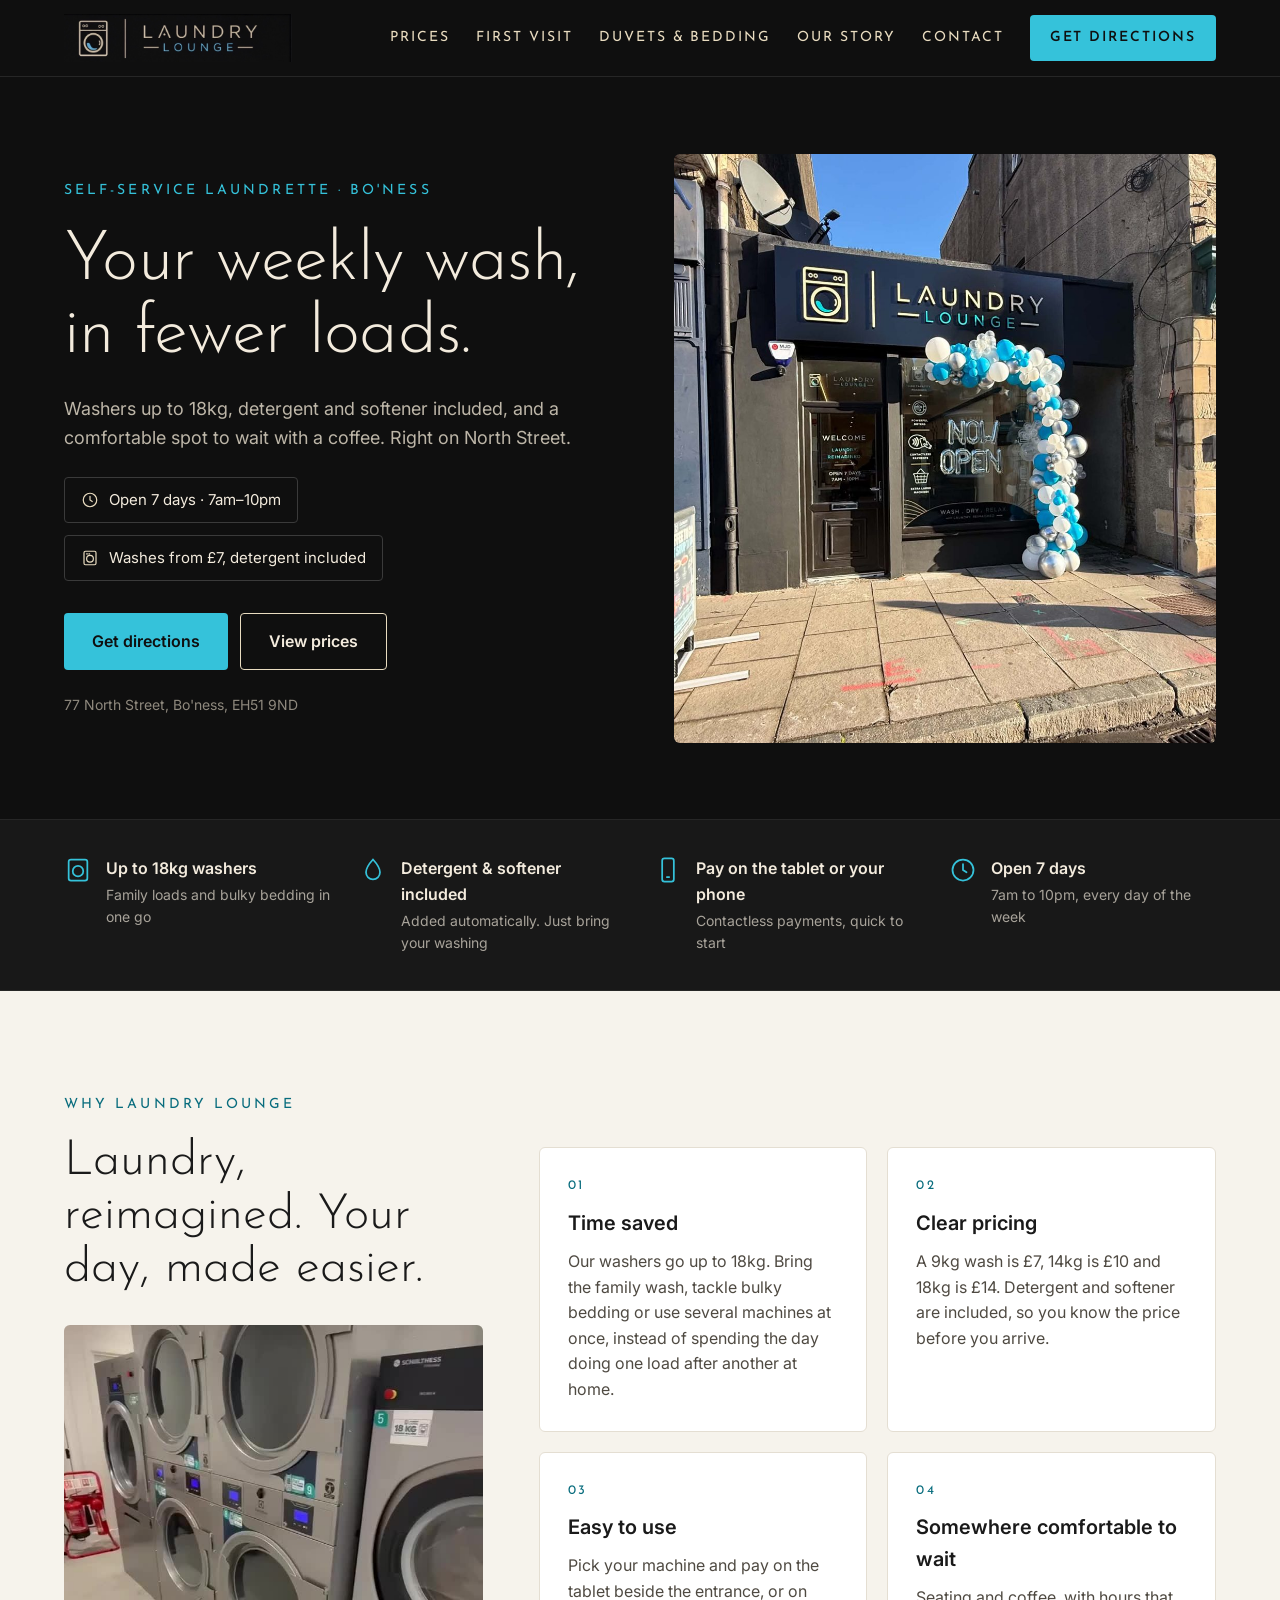
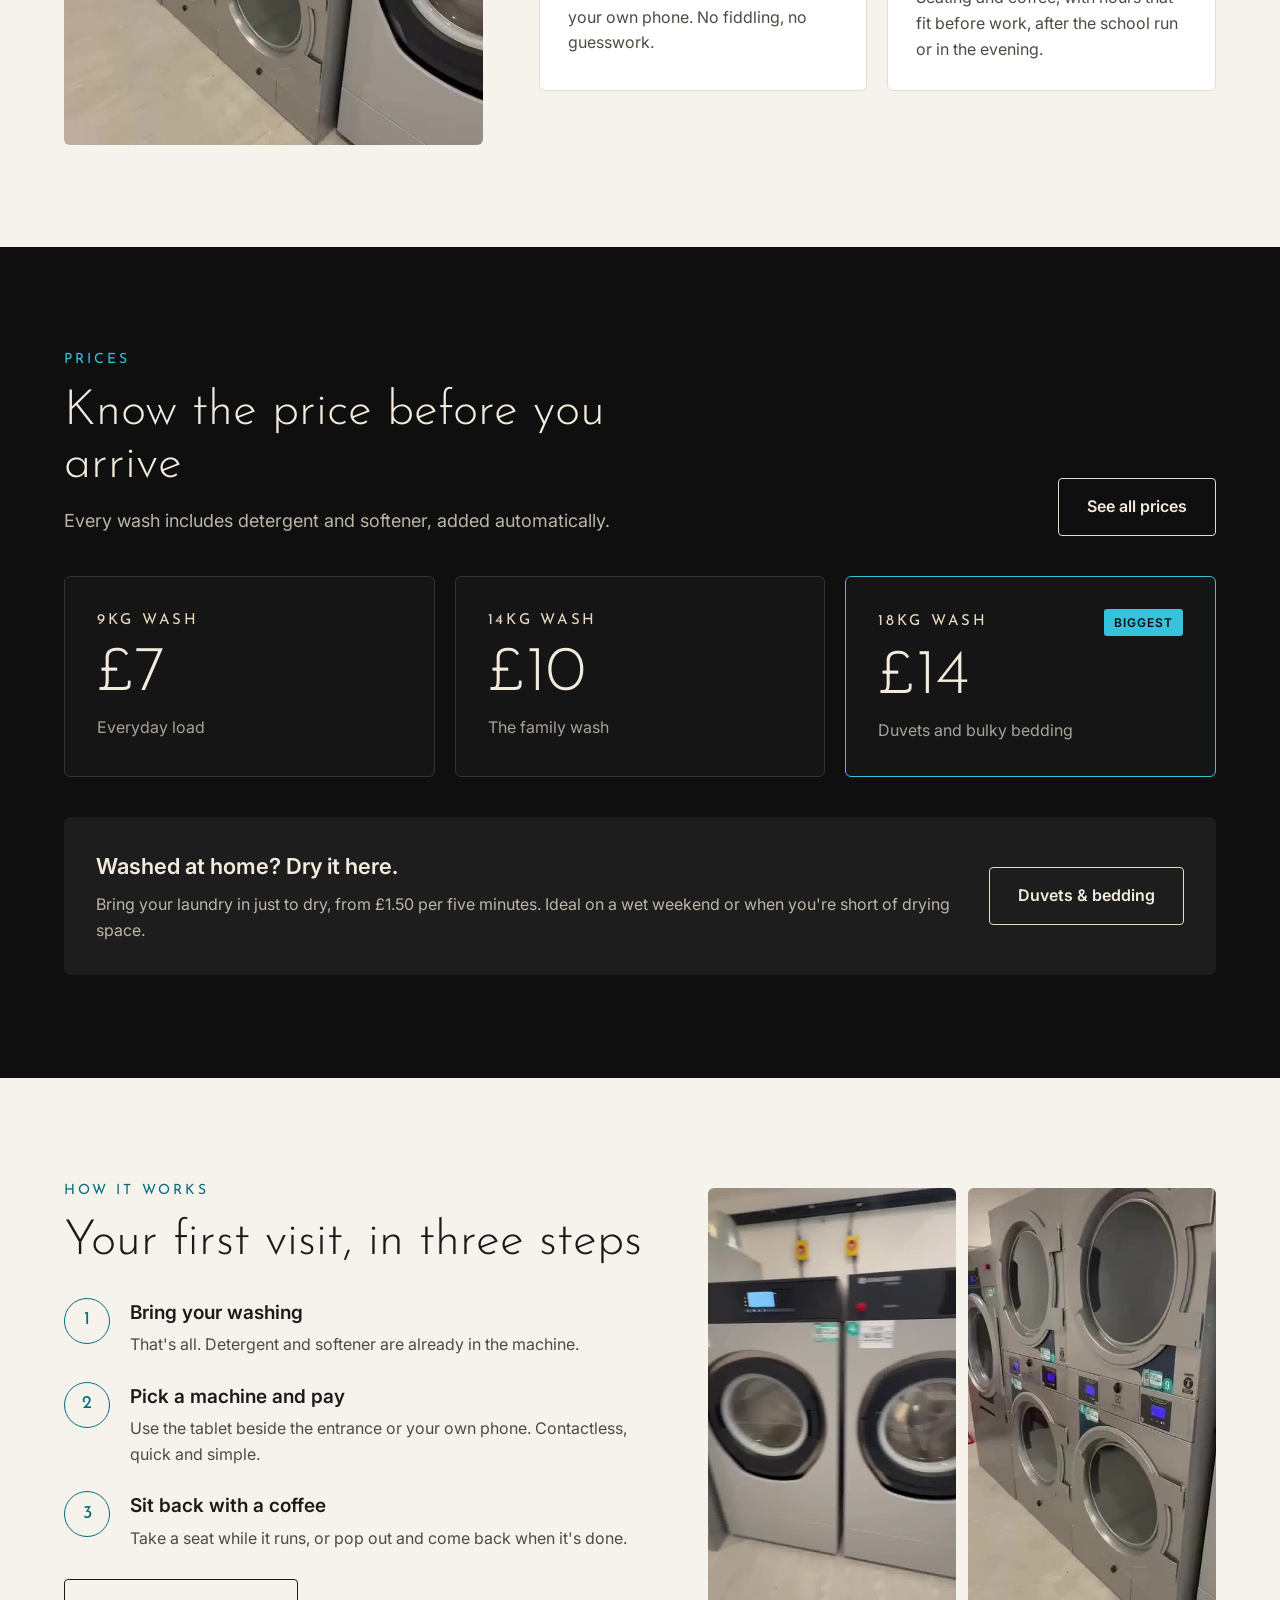
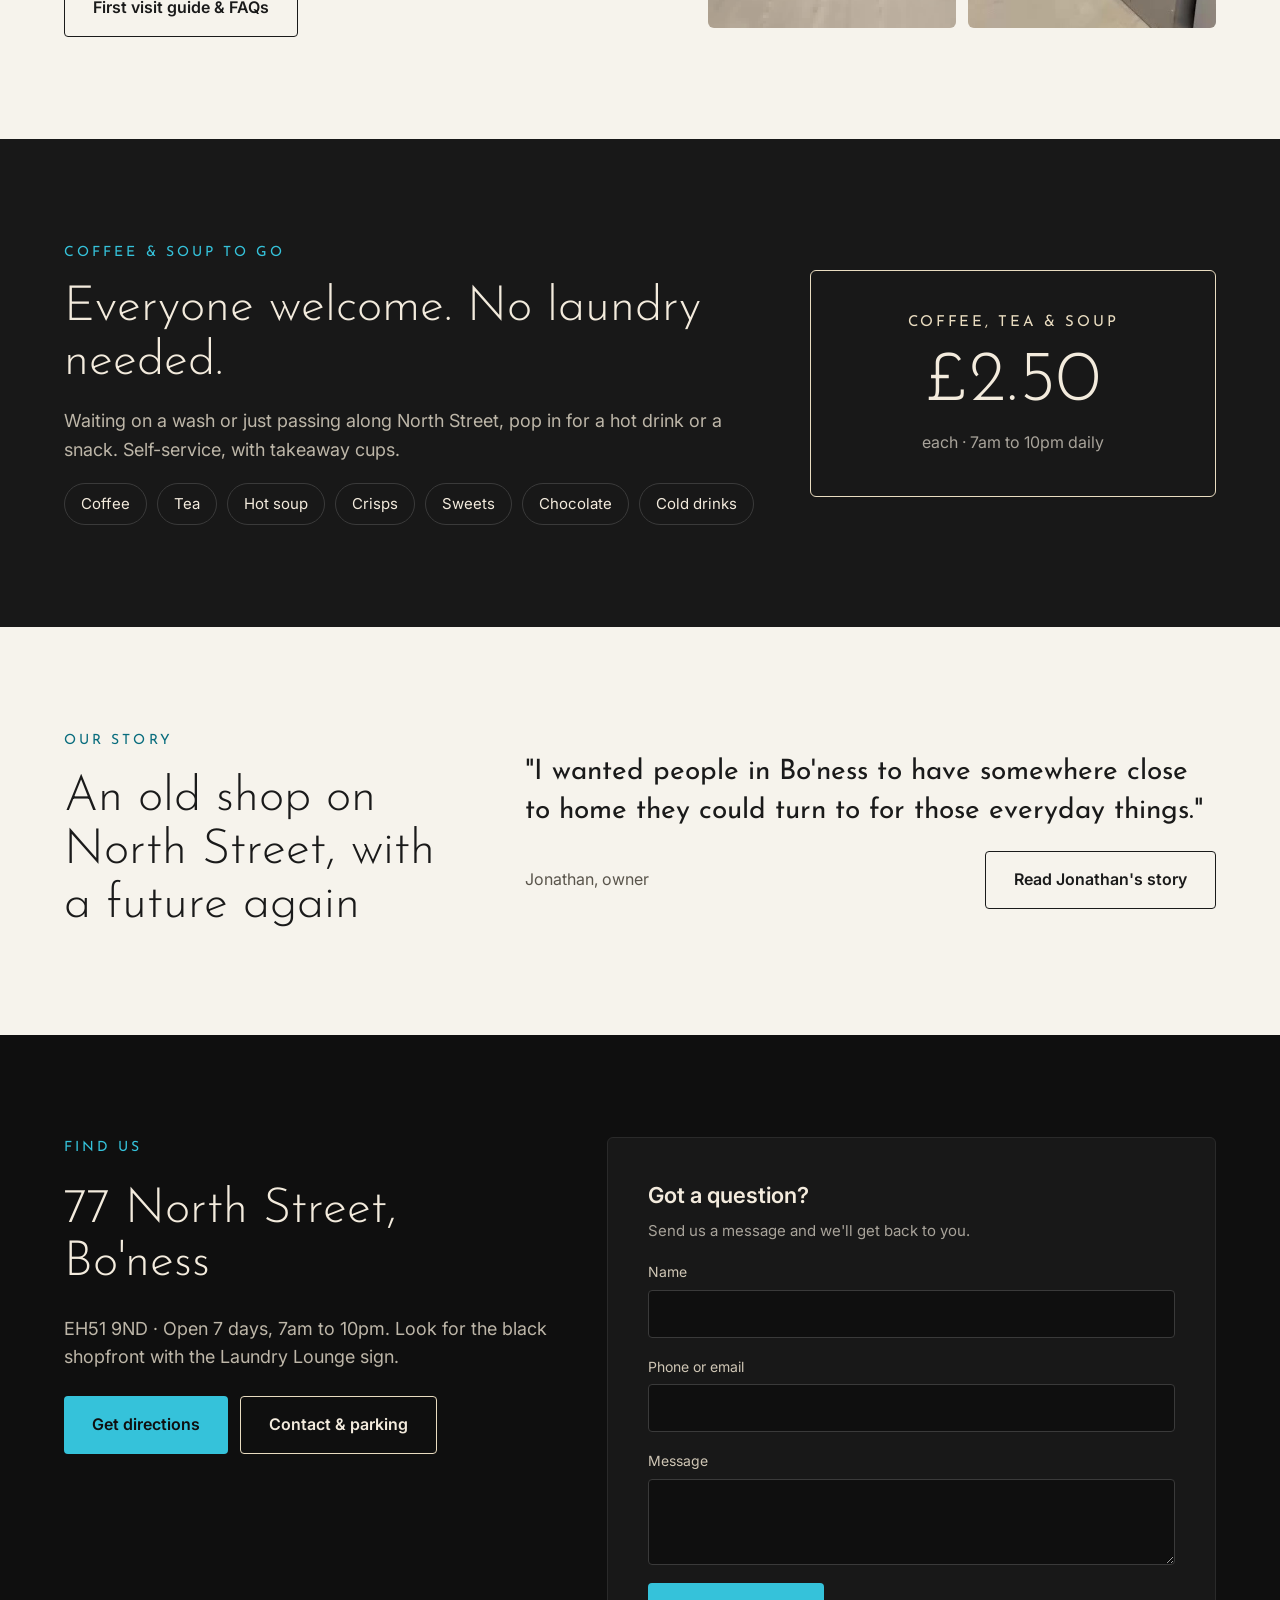
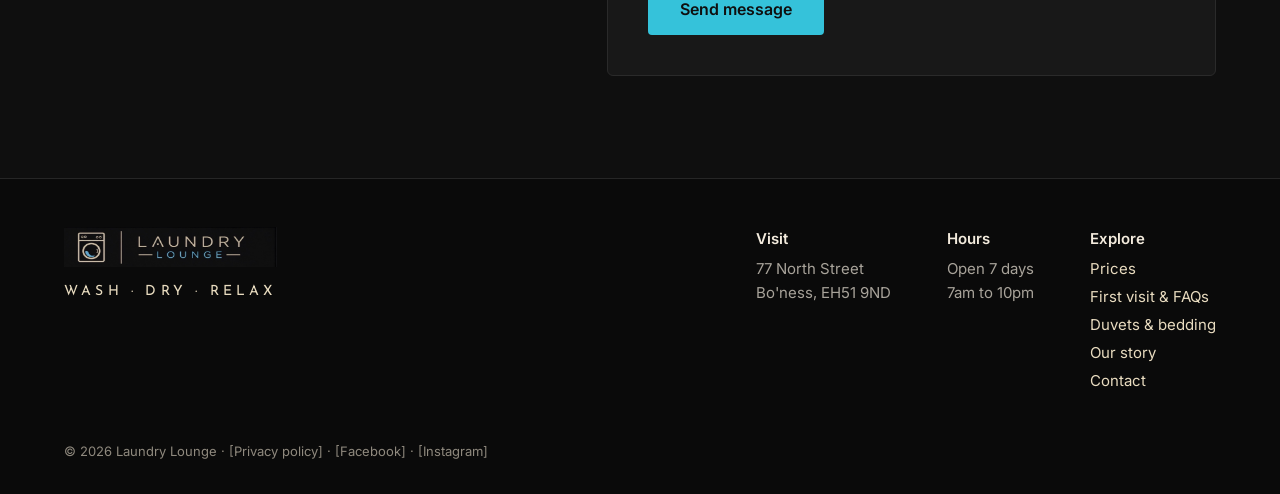
==== index.html @ 98407abb "Laundry Lounge website preview Co-Authored-By: Claude Opus 5.5 <noreply@anthropic.com> Claude-Sessio" ====
<!doctype html>
<html lang="en-GB">
<head>
<meta charset="utf-8">
<meta name="viewport" content="width=device-width, initial-scale=1">
<title>Laundry Lounge Bo'ness – Home</title>
<meta name="robots" content="noindex">
<link rel="preconnect" href="https://fonts.googleapis.com">
<link rel="stylesheet" href="https://fonts.googleapis.com/css2?family=Josefin+Sans:wght@300;400;600&amp;family=Inter:wght@400;500;600&amp;display=swap">
<style>
body{margin:0;background:#0F0F0F}
a{color:#E9DCC0}a:hover{color:#FFFFFF}
</style>
</head>
<body>
<div style="width: 100%; background: #0F0F0F; color: #F3EBDD; font-family: Inter, system-ui, sans-serif; font-size: 16px; line-height: 1.6">

<header style="border-bottom: 1px solid #262626; background: #0F0F0F">
<div style="max-width: 1200px; margin: 0 auto; padding: 14px clamp(20px, 5vw, 64px); display: flex; flex-wrap: wrap; align-items: center; justify-content: space-between; gap: 16px 32px">
<a href="index.html" aria-label="Laundry Lounge home" style="display: block; line-height: 0"><img src="images/logo.jpg" alt="Laundry Lounge" style="height: 48px; width: auto; display: block"></a>
<nav aria-label="Main" style="display: flex; flex-wrap: wrap; align-items: center; gap: 8px 26px; font-family: 'Josefin Sans', sans-serif; font-size: 14px; letter-spacing: 0.14em; text-transform: uppercase">
<a href="prices.html" style="text-decoration: none; padding: 12px 0">Prices</a>
<a href="first-visit.html" style="text-decoration: none; padding: 12px 0">First visit</a>
<a href="duvets-and-bedding.html" style="text-decoration: none; padding: 12px 0">Duvets &amp; bedding</a>
<a href="our-story.html" style="text-decoration: none; padding: 12px 0">Our story</a>
<a href="contact.html" style="text-decoration: none; padding: 12px 0">Contact</a>
<a href="https://maps.google.com/?q=77+North+Street,+Bo%27ness,+EH51+9ND" target="_blank" rel="noopener" style="text-decoration: none; background: #35C2DA; color: #0F0F0F; padding: 12px 20px; border-radius: 4px; font-weight: 600">Get directions</a>
</nav>
</div>
</header>

<section style="background: #0F0F0F">
<div style="max-width: 1200px; margin: 0 auto; padding: clamp(32px, 6vw, 88px) clamp(20px, 5vw, 64px); display: flex; flex-wrap: wrap-reverse; align-items: center; gap: 48px">
<div style="flex: 1 1 440px; min-width: 0; display: flex; flex-direction: column; gap: 24px">
<p style="margin: 0; font-family: 'Josefin Sans', sans-serif; font-size: 14px; letter-spacing: 0.22em; text-transform: uppercase; color: #35C2DA">Self-service laundrette · Bo'ness</p>
<h1 style="margin: 0; font-family: 'Josefin Sans', sans-serif; font-weight: 300; font-size: clamp(40px, 5.4vw, 74px); line-height: 1.05; letter-spacing: -0.01em; color: #F3EBDD">Your weekly wash, in fewer loads.</h1>
<p style="margin: 0; font-size: 18px; color: #BDB6A8; max-width: 520px">Washers up to 18kg, detergent and softener included, and a comfortable spot to wait with a coffee. Right on North Street.</p>
<div style="display: flex; flex-wrap: wrap; gap: 12px">
<div style="display: flex; align-items: center; gap: 10px; border: 1px solid #3A3A3A; border-radius: 4px; padding: 10px 16px; font-size: 15px">
<svg width="18" height="18" viewBox="0 0 24 24" fill="none" stroke="#E9DCC0" stroke-width="1.6" stroke-linecap="round" aria-hidden="true"><circle cx="12" cy="12" r="9"></circle><path d="M12 7v5l3 2"></path></svg>
<span>Open 7 days · 7am–10pm</span>
</div>
<div style="display: flex; align-items: center; gap: 10px; border: 1px solid #3A3A3A; border-radius: 4px; padding: 10px 16px; font-size: 15px">
<svg width="18" height="18" viewBox="0 0 24 24" fill="none" stroke="#E9DCC0" stroke-width="1.6" stroke-linecap="round" aria-hidden="true"><rect x="4" y="3" width="16" height="18" rx="2"></rect><circle cx="12" cy="13" r="4.5"></circle><path d="M7.5 6.5h1M10.5 6.5h1"></path></svg>
<span>Washes from £7, detergent included</span>
</div>
</div>
<div style="display: flex; flex-wrap: wrap; gap: 12px; padding-top: 8px">
<a href="https://maps.google.com/?q=77+North+Street,+Bo%27ness,+EH51+9ND" target="_blank" rel="noopener" style="text-decoration: none; background: #35C2DA; color: #0F0F0F; padding: 16px 28px; border-radius: 4px; font-weight: 600; font-size: 16px">Get directions</a>
<a href="prices.html" style="text-decoration: none; border: 1px solid #E9DCC0; color: #F3EBDD; padding: 15px 28px; border-radius: 4px; font-weight: 600; font-size: 16px">View prices</a>
</div>
<p style="margin: 0; font-size: 14px; color: #8F897E">77 North Street, Bo'ness, EH51 9ND</p>
</div>
<div style="flex: 1 1 420px; min-width: 0">
<img src="images/storefront.jpg" alt="The Laundry Lounge shopfront on North Street, Bo'ness, on opening day" style="width: 100%; height: clamp(340px, 46vw, 620px); object-fit: cover; object-position: 50% 40%; border-radius: 6px; display: block">
</div>
</div>
</section>

<section aria-label="At a glance" style="background: #181818; border-top: 1px solid #262626; border-bottom: 1px solid #262626">
<div style="max-width: 1200px; margin: 0 auto; padding: 36px clamp(20px, 5vw, 64px); display: grid; grid-template-columns: repeat(auto-fit, minmax(220px, 1fr)); gap: 28px">
<div style="display: flex; gap: 14px">
<svg width="28" height="28" viewBox="0 0 24 24" fill="none" stroke="#35C2DA" stroke-width="1.5" stroke-linecap="round" aria-hidden="true" style="flex: none"><rect x="4" y="3" width="16" height="18" rx="2"></rect><circle cx="12" cy="13" r="4.5"></circle></svg>
<div><p style="margin: 0; font-weight: 600">Up to 18kg washers</p><p style="margin: 2px 0 0; font-size: 14px; color: #A8A39A">Family loads and bulky bedding in one go</p></div>
</div>
<div style="display: flex; gap: 14px">
<svg width="28" height="28" viewBox="0 0 24 24" fill="none" stroke="#35C2DA" stroke-width="1.5" stroke-linecap="round" aria-hidden="true" style="flex: none"><path d="M12 3s6 6.5 6 11a6 6 0 0 1-12 0c0-4.5 6-11 6-11z"></path></svg>
<div><p style="margin: 0; font-weight: 600">Detergent &amp; softener included</p><p style="margin: 2px 0 0; font-size: 14px; color: #A8A39A">Added automatically. Just bring your washing</p></div>
</div>
<div style="display: flex; gap: 14px">
<svg width="28" height="28" viewBox="0 0 24 24" fill="none" stroke="#35C2DA" stroke-width="1.5" stroke-linecap="round" aria-hidden="true" style="flex: none"><rect x="7" y="2" width="10" height="20" rx="2"></rect><path d="M11 18h2"></path></svg>
<div><p style="margin: 0; font-weight: 600">Pay on the tablet or your phone</p><p style="margin: 2px 0 0; font-size: 14px; color: #A8A39A">Contactless payments, quick to start</p></div>
</div>
<div style="display: flex; gap: 14px">
<svg width="28" height="28" viewBox="0 0 24 24" fill="none" stroke="#35C2DA" stroke-width="1.5" stroke-linecap="round" aria-hidden="true" style="flex: none"><circle cx="12" cy="12" r="9"></circle><path d="M12 7v5l3 2"></path></svg>
<div><p style="margin: 0; font-weight: 600">Open 7 days</p><p style="margin: 2px 0 0; font-size: 14px; color: #A8A39A">7am to 10pm, every day of the week</p></div>
</div>
</div>
</section>

<section style="background: #F6F3EC; color: #1A1A1A">
<div style="max-width: 1200px; margin: 0 auto; padding: clamp(56px, 8vw, 112px) clamp(20px, 5vw, 64px); display: flex; flex-wrap: wrap; gap: 56px; align-items: stretch">
<div style="flex: 1 1 340px; min-width: 0; display: flex; flex-direction: column; gap: 20px">
<p style="margin: 0; font-family: 'Josefin Sans', sans-serif; font-size: 14px; letter-spacing: 0.22em; text-transform: uppercase; color: #086C7D">Why Laundry Lounge</p>
<h2 style="margin: 0; font-family: 'Josefin Sans', sans-serif; font-weight: 300; font-size: clamp(32px, 3.8vw, 50px); line-height: 1.1">Laundry, reimagined. Your day, made easier.</h2>
<img src="images/interior.jpg" alt="Stacked dryers and an 18kg washer inside Laundry Lounge" style="width: 100%; height: 420px; object-fit: cover; border-radius: 6px; display: block; margin-top: 8px">
</div>
<div style="flex: 2 1 520px; min-width: 0; display: grid; grid-template-columns: repeat(auto-fit, minmax(250px, 1fr)); gap: 20px; align-content: center">
<div style="background: #FFFFFF; border: 1px solid #E4DED2; border-radius: 6px; padding: 28px; display: flex; flex-direction: column; gap: 10px">
<p style="margin: 0; font-family: 'Josefin Sans', sans-serif; font-size: 13px; letter-spacing: 0.2em; color: #086C7D">01</p>
<h3 style="margin: 0; font-size: 20px; font-weight: 600">Time saved</h3>
<p style="margin: 0; color: #4F4A42">Our washers go up to 18kg. Bring the family wash, tackle bulky bedding or use several machines at once, instead of spending the day doing one load after another at home.</p>
</div>
<div style="background: #FFFFFF; border: 1px solid #E4DED2; border-radius: 6px; padding: 28px; display: flex; flex-direction: column; gap: 10px">
<p style="margin: 0; font-family: 'Josefin Sans', sans-serif; font-size: 13px; letter-spacing: 0.2em; color: #086C7D">02</p>
<h3 style="margin: 0; font-size: 20px; font-weight: 600">Clear pricing</h3>
<p style="margin: 0; color: #4F4A42">A 9kg wash is £7, 14kg is £10 and 18kg is £14. Detergent and softener are included, so you know the price before you arrive.</p>
</div>
<div style="background: #FFFFFF; border: 1px solid #E4DED2; border-radius: 6px; padding: 28px; display: flex; flex-direction: column; gap: 10px">
<p style="margin: 0; font-family: 'Josefin Sans', sans-serif; font-size: 13px; letter-spacing: 0.2em; color: #086C7D">03</p>
<h3 style="margin: 0; font-size: 20px; font-weight: 600">Easy to use</h3>
<p style="margin: 0; color: #4F4A42">Pick your machine and pay on the tablet beside the entrance, or on your own phone. No fiddling, no guesswork.</p>
</div>
<div style="background: #FFFFFF; border: 1px solid #E4DED2; border-radius: 6px; padding: 28px; display: flex; flex-direction: column; gap: 10px">
<p style="margin: 0; font-family: 'Josefin Sans', sans-serif; font-size: 13px; letter-spacing: 0.2em; color: #086C7D">04</p>
<h3 style="margin: 0; font-size: 20px; font-weight: 600">Somewhere comfortable to wait</h3>
<p style="margin: 0; color: #4F4A42">Seating and coffee, with hours that fit before work, after the school run or in the evening.</p>
</div>
</div>
</div>
</section>

<section style="background: #0F0F0F">
<div style="max-width: 1200px; margin: 0 auto; padding: clamp(56px, 8vw, 112px) clamp(20px, 5vw, 64px); display: flex; flex-direction: column; gap: 40px">
<div style="display: flex; flex-wrap: wrap; align-items: flex-end; justify-content: space-between; gap: 20px">
<div style="display: flex; flex-direction: column; gap: 14px; max-width: 640px">
<p style="margin: 0; font-family: 'Josefin Sans', sans-serif; font-size: 14px; letter-spacing: 0.22em; text-transform: uppercase; color: #35C2DA">Prices</p>
<h2 style="margin: 0; font-family: 'Josefin Sans', sans-serif; font-weight: 300; font-size: clamp(32px, 3.8vw, 50px); line-height: 1.1">Know the price before you arrive</h2>
<p style="margin: 0; color: #BDB6A8; font-size: 18px">Every wash includes detergent and softener, added automatically.</p>
</div>
<a href="prices.html" style="text-decoration: none; border: 1px solid #E9DCC0; color: #F3EBDD; padding: 15px 28px; border-radius: 4px; font-weight: 600">See all prices</a>
</div>
<div style="display: grid; grid-template-columns: repeat(auto-fit, minmax(240px, 1fr)); gap: 20px">
<div style="border: 1px solid #333333; border-radius: 6px; padding: 32px; display: flex; flex-direction: column; gap: 6px; background: #151515">
<p style="margin: 0; font-family: 'Josefin Sans', sans-serif; font-size: 15px; letter-spacing: 0.18em; text-transform: uppercase; color: #E9DCC0">9kg wash</p>
<p style="margin: 0; font-family: 'Josefin Sans', sans-serif; font-size: 64px; font-weight: 300; line-height: 1.1">£7</p>
<p style="margin: 0; color: #A8A39A">Everyday load</p>
</div>
<div style="border: 1px solid #333333; border-radius: 6px; padding: 32px; display: flex; flex-direction: column; gap: 6px; background: #151515">
<p style="margin: 0; font-family: 'Josefin Sans', sans-serif; font-size: 15px; letter-spacing: 0.18em; text-transform: uppercase; color: #E9DCC0">14kg wash</p>
<p style="margin: 0; font-family: 'Josefin Sans', sans-serif; font-size: 64px; font-weight: 300; line-height: 1.1">£10</p>
<p style="margin: 0; color: #A8A39A">The family wash</p>
</div>
<div style="border: 1px solid #35C2DA; border-radius: 6px; padding: 32px; display: flex; flex-direction: column; gap: 6px; background: #151515">
<div style="display: flex; align-items: center; justify-content: space-between; gap: 12px">
<p style="margin: 0; font-family: 'Josefin Sans', sans-serif; font-size: 15px; letter-spacing: 0.18em; text-transform: uppercase; color: #E9DCC0">18kg wash</p>
<span style="font-size: 12px; font-weight: 600; letter-spacing: 0.08em; text-transform: uppercase; background: #35C2DA; color: #0F0F0F; padding: 4px 10px; border-radius: 3px">Biggest</span>
</div>
<p style="margin: 0; font-family: 'Josefin Sans', sans-serif; font-size: 64px; font-weight: 300; line-height: 1.1">£14</p>
<p style="margin: 0; color: #A8A39A">Duvets and bulky bedding</p>
</div>
</div>
<div style="display: flex; flex-wrap: wrap; align-items: center; justify-content: space-between; gap: 24px; border-radius: 6px; padding: 32px; background: #1D1D1D">
<div style="flex: 1 1 420px; min-width: 0; display: flex; flex-direction: column; gap: 8px">
<h3 style="margin: 0; font-size: 22px; font-weight: 600">Washed at home? Dry it here.</h3>
<p style="margin: 0; color: #BDB6A8">Bring your laundry in just to dry, from £1.50 per five minutes. Ideal on a wet weekend or when you're short of drying space.</p>
</div>
<a href="duvets-and-bedding.html" style="text-decoration: none; border: 1px solid #E9DCC0; color: #F3EBDD; padding: 15px 28px; border-radius: 4px; font-weight: 600">Duvets &amp; bedding</a>
</div>
</div>
</section>

<section style="background: #F6F3EC; color: #1A1A1A">
<div style="max-width: 1200px; margin: 0 auto; padding: clamp(56px, 8vw, 112px) clamp(20px, 5vw, 64px); display: flex; flex-wrap: wrap; gap: 56px; align-items: center">
<div style="flex: 1 1 460px; min-width: 0; display: flex; flex-direction: column; gap: 28px">
<div style="display: flex; flex-direction: column; gap: 14px">
<p style="margin: 0; font-family: 'Josefin Sans', sans-serif; font-size: 14px; letter-spacing: 0.22em; text-transform: uppercase; color: #086C7D">How it works</p>
<h2 style="margin: 0; font-family: 'Josefin Sans', sans-serif; font-weight: 300; font-size: clamp(32px, 3.8vw, 50px); line-height: 1.1">Your first visit, in three steps</h2>
</div>
<ol style="margin: 0; padding: 0; list-style: none; display: flex; flex-direction: column; gap: 24px">
<li style="display: flex; gap: 20px; align-items: flex-start">
<span style="flex: none; width: 44px; height: 44px; border-radius: 50%; border: 1px solid #086C7D; color: #086C7D; display: flex; align-items: center; justify-content: center; font-family: 'Josefin Sans', sans-serif; font-size: 18px">1</span>
<div><h3 style="margin: 0; font-size: 19px; font-weight: 600">Bring your washing</h3><p style="margin: 4px 0 0; color: #4F4A42">That's all. Detergent and softener are already in the machine.</p></div>
</li>
<li style="display: flex; gap: 20px; align-items: flex-start">
<span style="flex: none; width: 44px; height: 44px; border-radius: 50%; border: 1px solid #086C7D; color: #086C7D; display: flex; align-items: center; justify-content: center; font-family: 'Josefin Sans', sans-serif; font-size: 18px">2</span>
<div><h3 style="margin: 0; font-size: 19px; font-weight: 600">Pick a machine and pay</h3><p style="margin: 4px 0 0; color: #4F4A42">Use the tablet beside the entrance or your own phone. Contactless, quick and simple.</p></div>
</li>
<li style="display: flex; gap: 20px; align-items: flex-start">
<span style="flex: none; width: 44px; height: 44px; border-radius: 50%; border: 1px solid #086C7D; color: #086C7D; display: flex; align-items: center; justify-content: center; font-family: 'Josefin Sans', sans-serif; font-size: 18px">3</span>
<div><h3 style="margin: 0; font-size: 19px; font-weight: 600">Sit back with a coffee</h3><p style="margin: 4px 0 0; color: #4F4A42">Take a seat while it runs, or pop out and come back when it's done.</p></div>
</li>
</ol>
<a href="first-visit.html" style="align-self: flex-start; text-decoration: none; border: 1px solid #1A1A1A; color: #1A1A1A; padding: 15px 28px; border-radius: 4px; font-weight: 600">First visit guide &amp; FAQs</a>
</div>
<div style="flex: 1 1 380px; min-width: 0; display: grid; grid-template-columns: repeat(2, minmax(0, 1fr)); gap: 12px">
<img src="images/washers-pair.jpg" alt="Two front-loading washers with touchscreen panels" style="width: 100%; height: 440px; object-fit: cover; border-radius: 6px; display: block">
<img src="images/dryers.jpg" alt="Stacked tumble dryers" style="width: 100%; height: 440px; object-fit: cover; border-radius: 6px; display: block">
</div>
</div>
</section>

<section style="background: #181818">
<div style="max-width: 1200px; margin: 0 auto; padding: clamp(56px, 8vw, 112px) clamp(20px, 5vw, 64px); display: flex; flex-wrap: wrap; gap: 48px; align-items: center">
<div style="flex: 1 1 440px; min-width: 0; display: flex; flex-direction: column; gap: 18px">
<p style="margin: 0; font-family: 'Josefin Sans', sans-serif; font-size: 14px; letter-spacing: 0.22em; text-transform: uppercase; color: #35C2DA">Coffee &amp; soup to go</p>
<h2 style="margin: 0; font-family: 'Josefin Sans', sans-serif; font-weight: 300; font-size: clamp(32px, 3.8vw, 50px); line-height: 1.1">Everyone welcome. No laundry needed.</h2>
<p style="margin: 0; color: #BDB6A8; font-size: 18px">Waiting on a wash or just passing along North Street, pop in for a hot drink or a snack. Self-service, with takeaway cups.</p>
<ul style="margin: 0; padding: 0; list-style: none; display: flex; flex-wrap: wrap; gap: 10px">
<li style="border: 1px solid #3A3A3A; border-radius: 999px; padding: 8px 16px; font-size: 15px">Coffee</li>
<li style="border: 1px solid #3A3A3A; border-radius: 999px; padding: 8px 16px; font-size: 15px">Tea</li>
<li style="border: 1px solid #3A3A3A; border-radius: 999px; padding: 8px 16px; font-size: 15px">Hot soup</li>
<li style="border: 1px solid #3A3A3A; border-radius: 999px; padding: 8px 16px; font-size: 15px">Crisps</li>
<li style="border: 1px solid #3A3A3A; border-radius: 999px; padding: 8px 16px; font-size: 15px">Sweets</li>
<li style="border: 1px solid #3A3A3A; border-radius: 999px; padding: 8px 16px; font-size: 15px">Chocolate</li>
<li style="border: 1px solid #3A3A3A; border-radius: 999px; padding: 8px 16px; font-size: 15px">Cold drinks</li>
</ul>
</div>
<div style="flex: 0 1 340px; min-width: 0; border: 1px solid #E9DCC0; border-radius: 6px; padding: 40px 32px; display: flex; flex-direction: column; align-items: center; gap: 8px; text-align: center">
<p style="margin: 0; font-family: 'Josefin Sans', sans-serif; font-size: 15px; letter-spacing: 0.18em; text-transform: uppercase; color: #E9DCC0">Coffee, tea &amp; soup</p>
<p style="margin: 0; font-family: 'Josefin Sans', sans-serif; font-size: 72px; font-weight: 300; line-height: 1.1">£2.50</p>
<p style="margin: 0; color: #A8A39A">each · 7am to 10pm daily</p>
</div>
</div>
</section>

<section style="background: #F6F3EC; color: #1A1A1A">
<div style="max-width: 1200px; margin: 0 auto; padding: clamp(56px, 8vw, 112px) clamp(20px, 5vw, 64px); display: flex; flex-wrap: wrap; gap: 56px; align-items: center">
<div style="flex: 1 1 320px; min-width: 0; display: flex; flex-direction: column; gap: 20px">
<p style="margin: 0; font-family: 'Josefin Sans', sans-serif; font-size: 14px; letter-spacing: 0.22em; text-transform: uppercase; color: #086C7D">Our story</p>
<h2 style="margin: 0; font-family: 'Josefin Sans', sans-serif; font-weight: 300; font-size: clamp(32px, 3.8vw, 50px); line-height: 1.1">An old shop on North Street, with a future again</h2>
</div>
<div style="flex: 2 1 520px; min-width: 0; display: flex; flex-direction: column; gap: 20px">
<p style="margin: 0; font-family: 'Josefin Sans', sans-serif; font-size: clamp(22px, 2.4vw, 28px); line-height: 1.4; color: #1A1A1A">"I wanted people in Bo'ness to have somewhere close to home they could turn to for those everyday things."</p>
<div style="display: flex; flex-wrap: wrap; align-items: center; justify-content: space-between; gap: 16px">
<p style="margin: 0; color: #5A554C">Jonathan, owner</p>
<a href="our-story.html" style="text-decoration: none; border: 1px solid #1A1A1A; color: #1A1A1A; padding: 15px 28px; border-radius: 4px; font-weight: 600">Read Jonathan's story</a>
</div>
</div>
</div>
</section>

<section style="background: #0F0F0F">
<div style="max-width: 1200px; margin: 0 auto; padding: clamp(56px, 8vw, 112px) clamp(20px, 5vw, 64px); display: flex; flex-wrap: wrap; gap: 56px">
<div style="flex: 1 1 380px; min-width: 0; display: flex; flex-direction: column; gap: 24px">
<p style="margin: 0; font-family: 'Josefin Sans', sans-serif; font-size: 14px; letter-spacing: 0.22em; text-transform: uppercase; color: #35C2DA">Find us</p>
<h2 style="margin: 0; font-family: 'Josefin Sans', sans-serif; font-weight: 300; font-size: clamp(32px, 3.8vw, 50px); line-height: 1.1">77 North Street, Bo'ness</h2>
<p style="margin: 0; color: #BDB6A8; font-size: 18px">EH51 9ND · Open 7 days, 7am to 10pm. Look for the black shopfront with the Laundry Lounge sign.</p>
<div style="display: flex; flex-wrap: wrap; gap: 12px">
<a href="https://maps.google.com/?q=77+North+Street,+Bo%27ness,+EH51+9ND" target="_blank" rel="noopener" style="text-decoration: none; background: #35C2DA; color: #0F0F0F; padding: 16px 28px; border-radius: 4px; font-weight: 600">Get directions</a>
<a href="contact.html" style="text-decoration: none; border: 1px solid #E9DCC0; color: #F3EBDD; padding: 15px 28px; border-radius: 4px; font-weight: 600">Contact &amp; parking</a>
</div>
</div>
<form aria-label="Send us a question" style="flex: 1 1 420px; min-width: 0; background: #181818; border: 1px solid #2A2A2A; border-radius: 6px; padding: clamp(24px, 4vw, 40px); display: flex; flex-direction: column; gap: 18px">
<div>
<h3 style="margin: 0; font-size: 22px; font-weight: 600">Got a question?</h3>
<p style="margin: 6px 0 0; color: #A8A39A; font-size: 15px">Send us a message and we'll get back to you.</p>
</div>
<div style="display: flex; flex-direction: column; gap: 6px">
<label for="home-name" style="font-size: 14px; color: #CFC6B5">Name</label>
<input id="home-name" type="text" autocomplete="name" style="height: 48px; box-sizing: border-box; background: #0F0F0F; border: 1px solid #3A3A3A; border-radius: 4px; color: #F3EBDD; padding: 0 14px; font-size: 16px; font-family: inherit">
</div>
<div style="display: flex; flex-direction: column; gap: 6px">
<label for="home-contact" style="font-size: 14px; color: #CFC6B5">Phone or email</label>
<input id="home-contact" type="text" autocomplete="email" style="height: 48px; box-sizing: border-box; background: #0F0F0F; border: 1px solid #3A3A3A; border-radius: 4px; color: #F3EBDD; padding: 0 14px; font-size: 16px; font-family: inherit">
</div>
<div style="display: flex; flex-direction: column; gap: 6px">
<label for="home-msg" style="font-size: 14px; color: #CFC6B5">Message</label>
<textarea id="home-msg" rows="3" style="box-sizing: border-box; background: #0F0F0F; border: 1px solid #3A3A3A; border-radius: 4px; color: #F3EBDD; padding: 12px 14px; font-size: 16px; font-family: inherit; resize: vertical"></textarea>
</div>
<button type="button" style="align-self: flex-start; background: #35C2DA; color: #0F0F0F; border: none; border-radius: 4px; padding: 16px 32px; font-size: 16px; font-weight: 600; font-family: inherit; cursor: pointer">Send message</button>
</form>
</div>
</section>

<footer style="background: #0A0A0A; border-top: 1px solid #262626">
<div style="max-width: 1200px; margin: 0 auto; padding: 48px clamp(20px, 5vw, 64px); display: flex; flex-wrap: wrap; gap: 32px 56px; justify-content: space-between; align-items: flex-start">
<div style="display: flex; flex-direction: column; gap: 14px">
<img src="images/logo.jpg" alt="Laundry Lounge" style="height: 40px; width: auto; display: block">
<p style="margin: 0; font-family: 'Josefin Sans', sans-serif; letter-spacing: 0.3em; font-size: 14px; color: #E9DCC0">WASH · DRY · RELAX</p>
</div>
<div style="display: flex; flex-wrap: wrap; gap: 32px 56px; font-size: 15px; color: #A8A39A">
<div><p style="margin: 0 0 6px; color: #F3EBDD; font-weight: 600">Visit</p><p style="margin: 0">77 North Street<br>Bo'ness, EH51 9ND</p></div>
<div><p style="margin: 0 0 6px; color: #F3EBDD; font-weight: 600">Hours</p><p style="margin: 0">Open 7 days<br>7am to 10pm</p></div>
<div style="display: flex; flex-direction: column; gap: 4px"><p style="margin: 0 0 2px; color: #F3EBDD; font-weight: 600">Explore</p><a href="prices.html" style="text-decoration: none">Prices</a><a href="first-visit.html" style="text-decoration: none">First visit &amp; FAQs</a><a href="duvets-and-bedding.html" style="text-decoration: none">Duvets &amp; bedding</a><a href="our-story.html" style="text-decoration: none">Our story</a><a href="contact.html" style="text-decoration: none">Contact</a></div>
</div>
</div>
<div style="max-width: 1200px; margin: 0 auto; padding: 0 clamp(20px, 5vw, 64px) 32px; font-size: 13px; color: #8F897E">© 2026 Laundry Lounge · [Privacy policy] · [Facebook] · [Instagram]</div>
</footer>

</div>
</body>
</html>
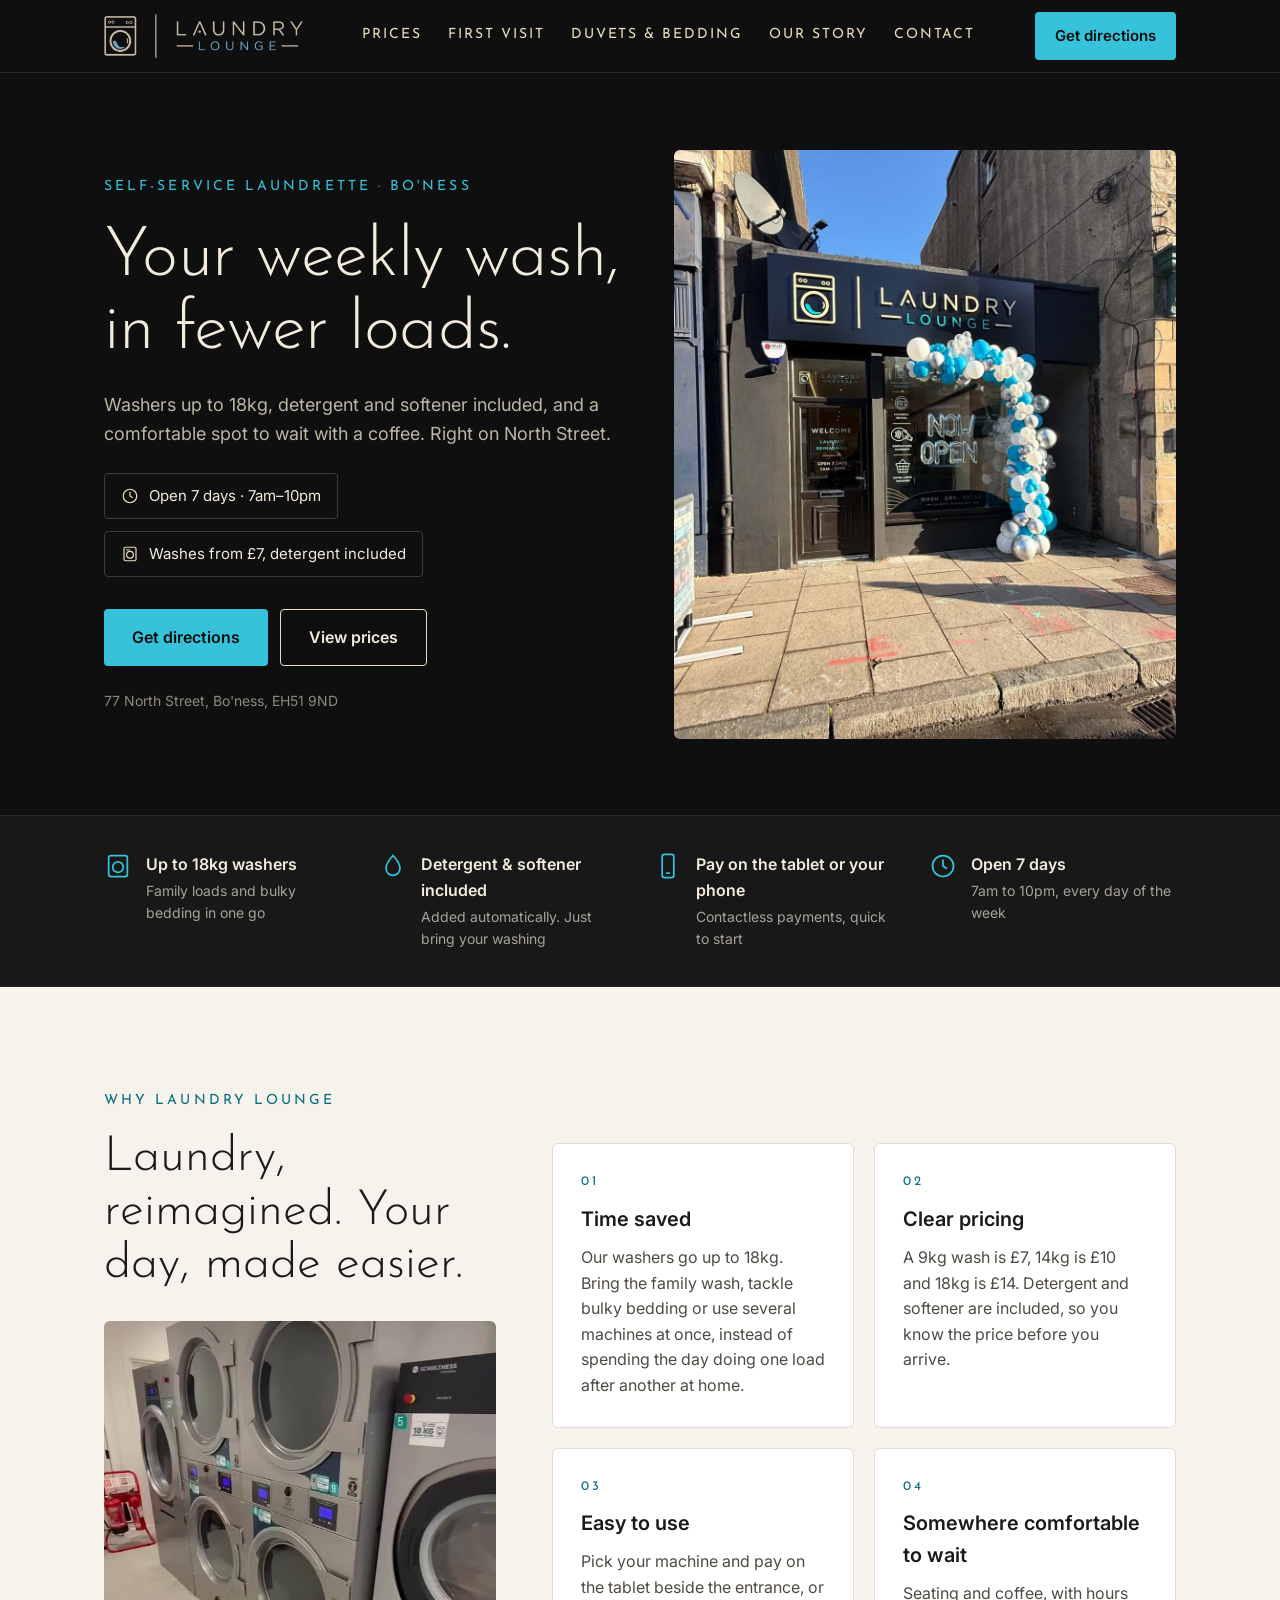
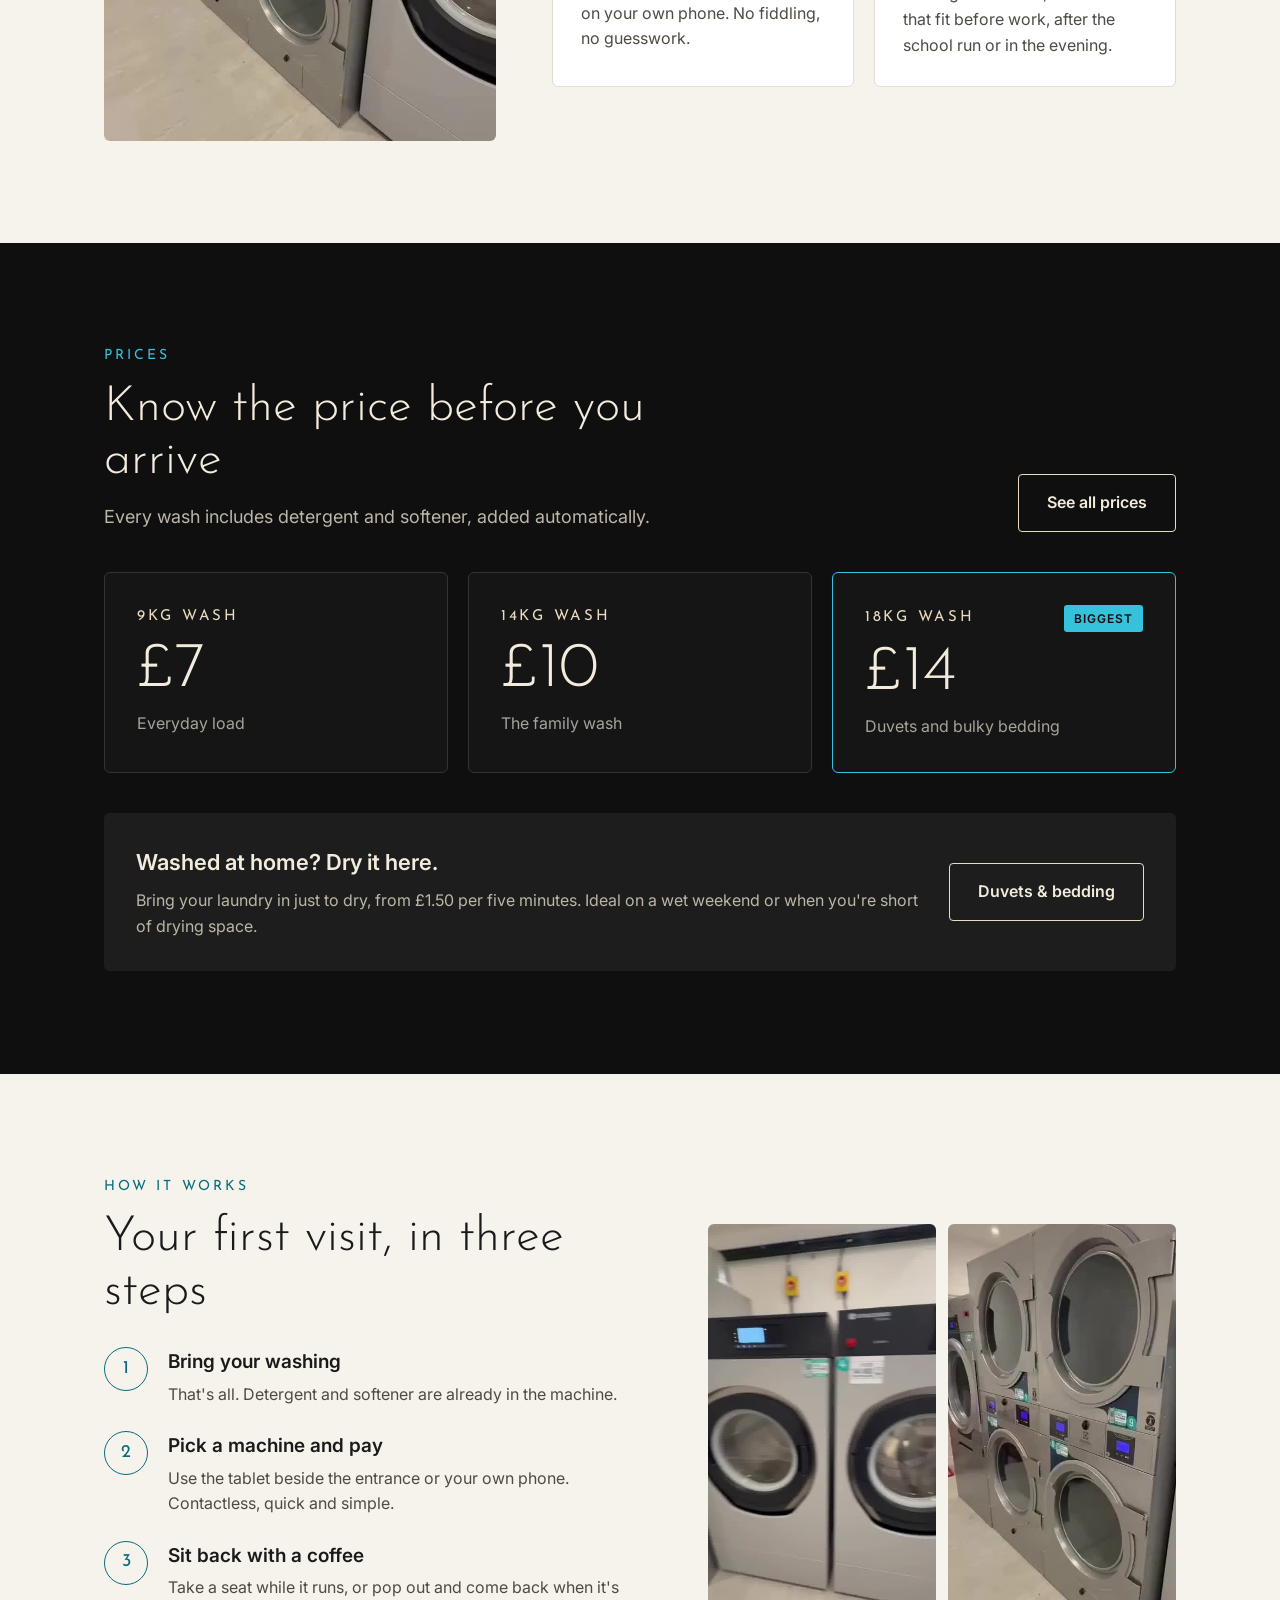
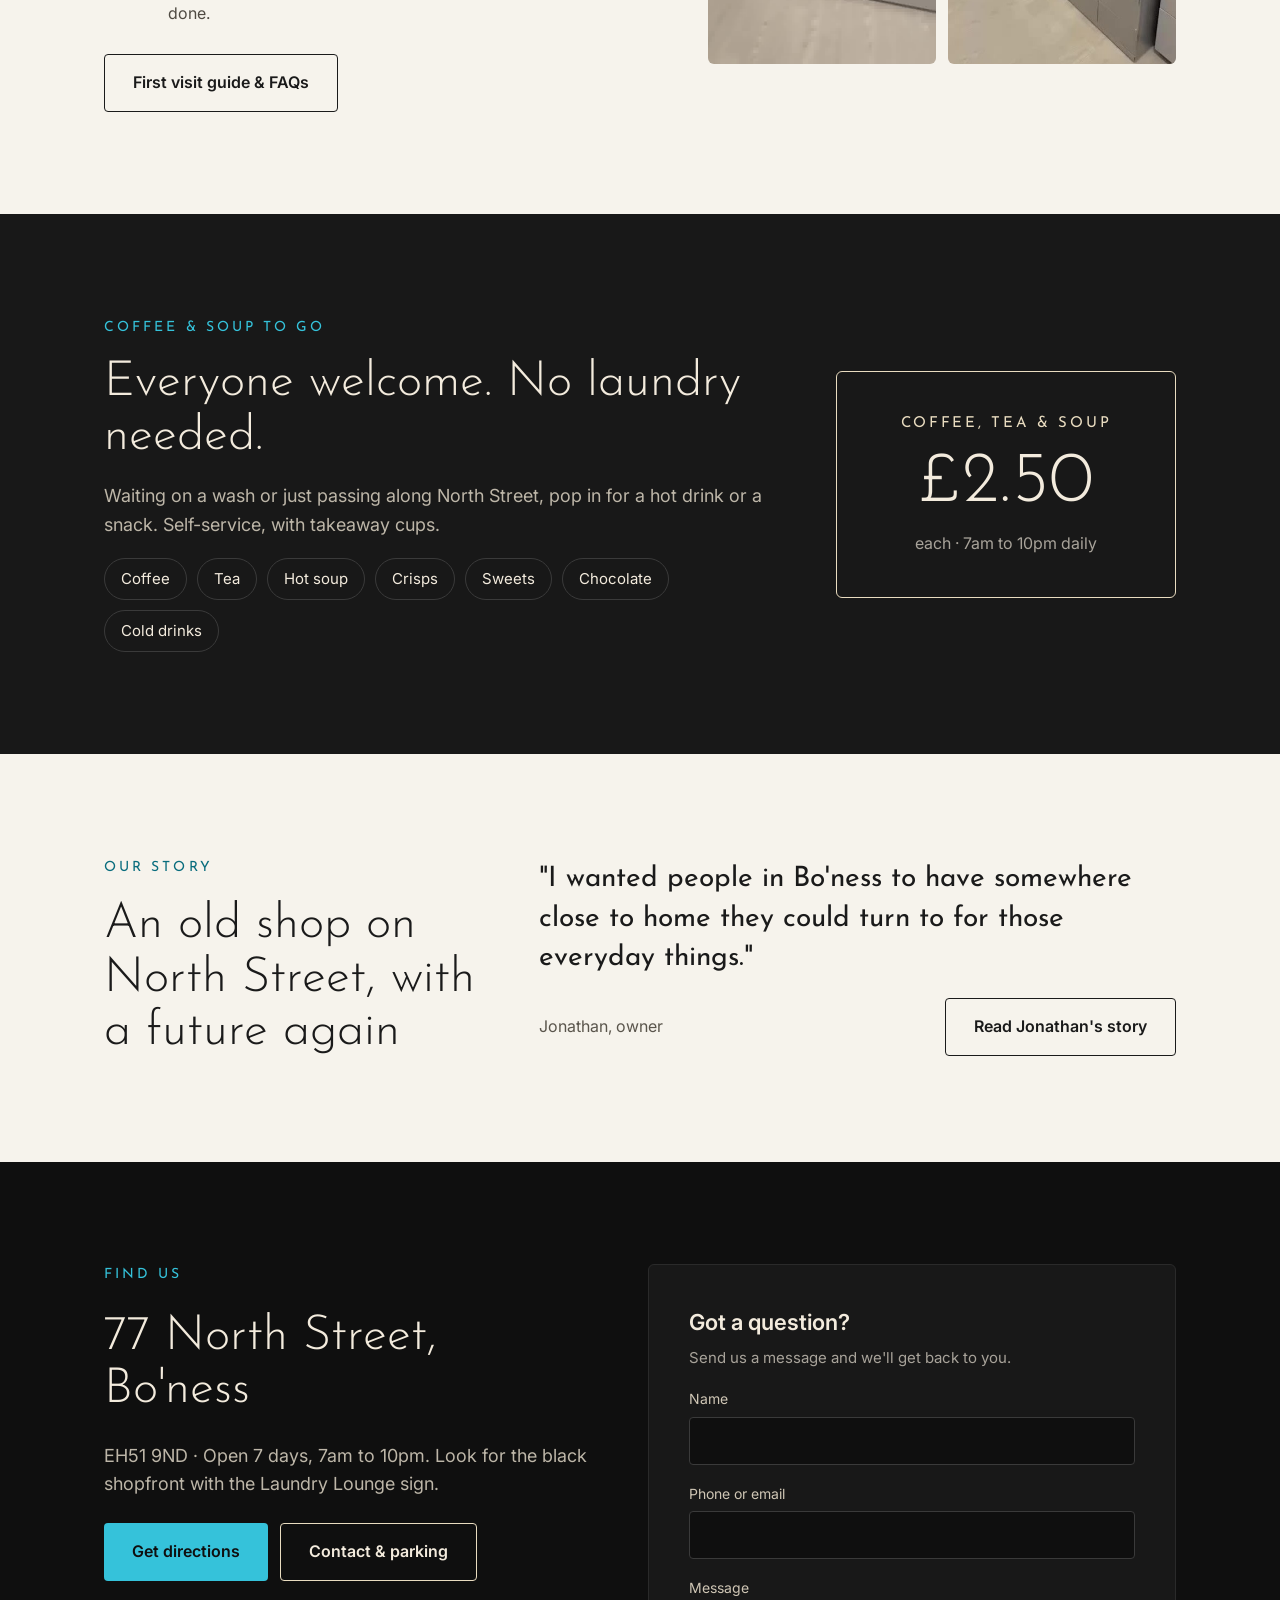
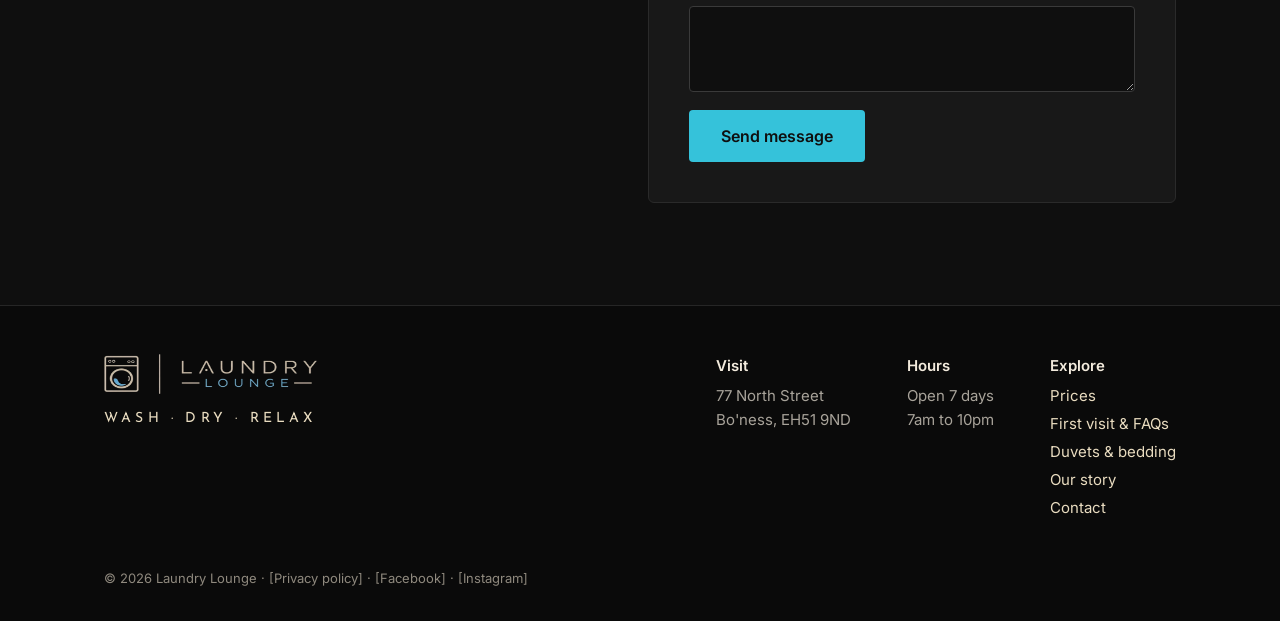
==== commit 76ab907c: "Neater mobile menu, heading above hero photo on mobile, sticky action bar, transparent logo Co-Autho" ====
--- a/index.html
+++ b/index.html
@@ -11,31 +11,38 @@
 body{margin:0;background:#0F0F0F}
 a{color:#E9DCC0}a:hover{color:#FFFFFF}
 </style>
+<link rel="stylesheet" href="assets/site.css">
 </head>
 <body>
 <div style="width: 100%; background: #0F0F0F; color: #F3EBDD; font-family: Inter, system-ui, sans-serif; font-size: 16px; line-height: 1.6">
 
-<header style="border-bottom: 1px solid #262626; background: #0F0F0F">
-<div style="max-width: 1200px; margin: 0 auto; padding: 14px clamp(20px, 5vw, 64px); display: flex; flex-wrap: wrap; align-items: center; justify-content: space-between; gap: 16px 32px">
-<a href="index.html" aria-label="Laundry Lounge home" style="display: block; line-height: 0"><img src="images/logo.jpg" alt="Laundry Lounge" style="height: 48px; width: auto; display: block"></a>
-<nav aria-label="Main" style="display: flex; flex-wrap: wrap; align-items: center; gap: 8px 26px; font-family: 'Josefin Sans', sans-serif; font-size: 14px; letter-spacing: 0.14em; text-transform: uppercase">
-<a href="prices.html" style="text-decoration: none; padding: 12px 0">Prices</a>
-<a href="first-visit.html" style="text-decoration: none; padding: 12px 0">First visit</a>
-<a href="duvets-and-bedding.html" style="text-decoration: none; padding: 12px 0">Duvets &amp; bedding</a>
-<a href="our-story.html" style="text-decoration: none; padding: 12px 0">Our story</a>
-<a href="contact.html" style="text-decoration: none; padding: 12px 0">Contact</a>
-<a href="https://maps.google.com/?q=77+North+Street,+Bo%27ness,+EH51+9ND" target="_blank" rel="noopener" style="text-decoration: none; background: #35C2DA; color: #0F0F0F; padding: 12px 20px; border-radius: 4px; font-weight: 600">Get directions</a>
+<header class="site-header">
+<div class="hdr-inner">
+<a class="hdr-logo" href="index.html" aria-label="Laundry Lounge home"><img src="images/logo.png" alt="Laundry Lounge"></a>
+<nav class="hdr-nav" id="site-nav" aria-label="Main">
+<a href="prices.html">Prices</a>
+<a href="first-visit.html">First visit</a>
+<a href="duvets-and-bedding.html">Duvets &amp; bedding</a>
+<a href="our-story.html">Our story</a>
+<a href="contact.html">Contact</a>
 </nav>
+<div class="hdr-actions">
+<a class="btn-dir" href="https://maps.google.com/?q=77+North+Street,+Bo%27ness,+EH51+9ND" target="_blank" rel="noopener">Get directions</a>
+<button class="menu-btn" type="button" aria-expanded="false" aria-controls="site-nav" aria-label="Open menu">
+<svg class="ic-open" width="20" height="20" viewBox="0 0 24 24" fill="none" stroke="currentColor" stroke-width="1.8" stroke-linecap="round" aria-hidden="true"><path d="M4 7h16M4 12h16M4 17h16"></path></svg>
+<svg class="ic-close" width="20" height="20" viewBox="0 0 24 24" fill="none" stroke="currentColor" stroke-width="1.8" stroke-linecap="round" aria-hidden="true"><path d="M6 6l12 12M18 6L6 18"></path></svg>
+</button>
+</div>
 </div>
 </header>
 
 <section style="background: #0F0F0F">
-<div style="max-width: 1200px; margin: 0 auto; padding: clamp(32px, 6vw, 88px) clamp(20px, 5vw, 64px); display: flex; flex-wrap: wrap-reverse; align-items: center; gap: 48px">
-<div style="flex: 1 1 440px; min-width: 0; display: flex; flex-direction: column; gap: 24px">
-<p style="margin: 0; font-family: 'Josefin Sans', sans-serif; font-size: 14px; letter-spacing: 0.22em; text-transform: uppercase; color: #35C2DA">Self-service laundrette · Bo'ness</p>
-<h1 style="margin: 0; font-family: 'Josefin Sans', sans-serif; font-weight: 300; font-size: clamp(40px, 5.4vw, 74px); line-height: 1.05; letter-spacing: -0.01em; color: #F3EBDD">Your weekly wash, in fewer loads.</h1>
-<p style="margin: 0; font-size: 18px; color: #BDB6A8; max-width: 520px">Washers up to 18kg, detergent and softener included, and a comfortable spot to wait with a coffee. Right on North Street.</p>
-<div style="display: flex; flex-wrap: wrap; gap: 12px">
+<div class="hero" style="max-width: 1200px; margin: 0 auto; padding: clamp(32px, 6vw, 88px) clamp(20px, 5vw, 64px); display: flex; flex-wrap: wrap-reverse; align-items: center; gap: 48px">
+<div class="hero-text" style="flex: 1 1 440px; min-width: 0; display: flex; flex-direction: column; gap: 24px">
+<p class="h-eyebrow" style="margin: 0; font-family: 'Josefin Sans', sans-serif; font-size: 14px; letter-spacing: 0.22em; text-transform: uppercase; color: #35C2DA">Self-service laundrette · Bo'ness</p>
+<h1 class="h-title" style="margin: 0; font-family: 'Josefin Sans', sans-serif; font-weight: 300; font-size: clamp(40px, 5.4vw, 74px); line-height: 1.05; letter-spacing: -0.01em; color: #F3EBDD">Your weekly wash, in fewer loads.</h1>
+<p class="h-sub" style="margin: 0; font-size: 18px; color: #BDB6A8; max-width: 520px">Washers up to 18kg, detergent and softener included, and a comfortable spot to wait with a coffee. Right on North Street.</p>
+<div class="h-chips" style="display: flex; flex-wrap: wrap; gap: 12px">
 <div style="display: flex; align-items: center; gap: 10px; border: 1px solid #3A3A3A; border-radius: 4px; padding: 10px 16px; font-size: 15px">
 <svg width="18" height="18" viewBox="0 0 24 24" fill="none" stroke="#E9DCC0" stroke-width="1.6" stroke-linecap="round" aria-hidden="true"><circle cx="12" cy="12" r="9"></circle><path d="M12 7v5l3 2"></path></svg>
 <span>Open 7 days · 7am–10pm</span>
@@ -45,13 +52,13 @@
 <span>Washes from £7, detergent included</span>
 </div>
 </div>
-<div style="display: flex; flex-wrap: wrap; gap: 12px; padding-top: 8px">
+<div class="h-ctas" style="display: flex; flex-wrap: wrap; gap: 12px; padding-top: 8px">
 <a href="https://maps.google.com/?q=77+North+Street,+Bo%27ness,+EH51+9ND" target="_blank" rel="noopener" style="text-decoration: none; background: #35C2DA; color: #0F0F0F; padding: 16px 28px; border-radius: 4px; font-weight: 600; font-size: 16px">Get directions</a>
 <a href="prices.html" style="text-decoration: none; border: 1px solid #E9DCC0; color: #F3EBDD; padding: 15px 28px; border-radius: 4px; font-weight: 600; font-size: 16px">View prices</a>
 </div>
-<p style="margin: 0; font-size: 14px; color: #8F897E">77 North Street, Bo'ness, EH51 9ND</p>
-</div>
-<div style="flex: 1 1 420px; min-width: 0">
+<p class="h-addr" style="margin: 0; font-size: 14px; color: #8F897E">77 North Street, Bo'ness, EH51 9ND</p>
+</div>
+<div class="hero-media" style="flex: 1 1 420px; min-width: 0">
 <img src="images/storefront.jpg" alt="The Laundry Lounge shopfront on North Street, Bo'ness, on opening day" style="width: 100%; height: clamp(340px, 46vw, 620px); object-fit: cover; object-position: 50% 40%; border-radius: 6px; display: block">
 </div>
 </div>
@@ -256,7 +263,7 @@
 <footer style="background: #0A0A0A; border-top: 1px solid #262626">
 <div style="max-width: 1200px; margin: 0 auto; padding: 48px clamp(20px, 5vw, 64px); display: flex; flex-wrap: wrap; gap: 32px 56px; justify-content: space-between; align-items: flex-start">
 <div style="display: flex; flex-direction: column; gap: 14px">
-<img src="images/logo.jpg" alt="Laundry Lounge" style="height: 40px; width: auto; display: block">
+<img src="images/logo.png" alt="Laundry Lounge" style="height: 40px; width: auto; display: block">
 <p style="margin: 0; font-family: 'Josefin Sans', sans-serif; letter-spacing: 0.3em; font-size: 14px; color: #E9DCC0">WASH · DRY · RELAX</p>
 </div>
 <div style="display: flex; flex-wrap: wrap; gap: 32px 56px; font-size: 15px; color: #A8A39A">
@@ -269,5 +276,10 @@
 </footer>
 
 </div>
+<div class="mobile-bar">
+<a class="mb-primary" href="https://maps.google.com/?q=77+North+Street,+Bo%27ness,+EH51+9ND" target="_blank" rel="noopener">Get directions</a>
+<a class="mb-secondary" href="prices.html">View prices</a>
+</div>
+<script src="assets/site.js"></script>
 </body>
 </html>
--- a/assets/site.css
+++ b/assets/site.css
@@ -0,0 +1,61 @@
+/* Laundry Lounge – shared site styles (header, mobile menu, mobile hero, sticky action bar) */
+html{scroll-behavior:smooth}
+*,*::before,*::after{box-sizing:border-box}
+
+/* ---------- Header ---------- */
+.site-header{position:sticky;top:0;z-index:50;background:#0F0F0F;border-bottom:1px solid #262626}
+.hdr-inner{max-width:1200px;margin:0 auto;padding:12px clamp(16px,5vw,64px);display:flex;align-items:center;justify-content:space-between;gap:24px}
+.hdr-logo{display:block;line-height:0;flex:none}
+.hdr-logo img{height:44px;width:auto;display:block}
+.hdr-nav{display:flex;align-items:center;gap:26px;font-family:'Josefin Sans',sans-serif;font-size:14px;letter-spacing:.14em;text-transform:uppercase}
+.hdr-nav a{text-decoration:none;color:#E9DCC0;padding:12px 0;border-bottom:1px solid transparent}
+.hdr-nav a:hover{color:#fff}
+.hdr-nav a[aria-current="page"]{color:#35C2DA;border-bottom-color:#35C2DA}
+.hdr-actions{display:flex;align-items:center;gap:10px;flex:none}
+.btn-dir{text-decoration:none;background:#35C2DA;color:#0F0F0F !important;padding:12px 20px;border-radius:4px;font-family:Inter,system-ui,sans-serif;font-weight:600;font-size:15px;white-space:nowrap}
+.menu-btn{display:none;width:44px;height:44px;border:1px solid #3A3A3A;border-radius:4px;background:transparent;color:#E9DCC0;align-items:center;justify-content:center;cursor:pointer;padding:0}
+.menu-btn svg{display:block}
+.menu-btn .ic-close{display:none}
+.site-header.nav-open .menu-btn .ic-open{display:none}
+.site-header.nav-open .menu-btn .ic-close{display:block}
+
+/* ---------- Sticky mobile action bar (hidden on desktop) ---------- */
+.mobile-bar{display:none}
+
+@media (max-width: 960px){
+  .hdr-inner{padding:8px 16px;gap:12px;flex-wrap:wrap}
+  .hdr-logo img{height:30px}
+  .hdr-actions .btn-dir{display:none} /* the sticky bar carries "Get directions" on mobile */
+  .menu-btn{display:inline-flex}
+  .hdr-nav{display:none;order:3;width:100%;flex-direction:column;align-items:stretch;gap:0;
+    font-family:Inter,system-ui,sans-serif;font-size:16px;letter-spacing:0;text-transform:none;
+    border-top:1px solid #262626;margin:0 -16px;width:calc(100% + 32px);padding:4px 16px 12px}
+  .hdr-nav a{padding:13px 0;border-bottom:1px solid #1F1F1F}
+  .hdr-nav a:last-child{border-bottom:none}
+  .hdr-nav a[aria-current="page"]{border-bottom-color:#1F1F1F;font-weight:600}
+  .site-header.nav-open .hdr-nav{display:flex}
+
+  .mobile-bar{display:grid;grid-template-columns:repeat(2,minmax(0,1fr));gap:10px;position:fixed;left:0;right:0;bottom:0;z-index:40;
+    padding:10px 16px calc(10px + env(safe-area-inset-bottom));background:rgba(15,15,15,.96);border-top:1px solid #262626;
+    -webkit-backdrop-filter:blur(8px);backdrop-filter:blur(8px)}
+  .mobile-bar a{display:flex;align-items:center;justify-content:center;min-height:48px;border-radius:4px;text-decoration:none;font-family:Inter,system-ui,sans-serif;font-weight:600;font-size:15px}
+  .mobile-bar .mb-primary{background:#35C2DA;color:#0F0F0F !important}
+  .mobile-bar .mb-secondary{border:1px solid #E9DCC0;color:#F3EBDD !important}
+  body{padding-bottom:76px}
+}
+
+/* ---------- Mobile hero: heading first, then photo, then details ---------- */
+@media (max-width: 760px){
+  .hero{flex-direction:column !important;flex-wrap:nowrap !important;align-items:stretch !important;gap:14px !important;padding-top:20px !important;padding-bottom:36px !important}
+  .hero-text{display:contents !important}
+  .h-eyebrow{order:1;font-size:12px !important}
+  .h-title{order:2;font-size:34px !important;line-height:1.08 !important}
+  .hero-media{order:3;flex:none !important}
+  .hero-media img{height:230px !important;border-radius:6px}
+  .h-chips{order:4;display:grid !important;grid-template-columns:repeat(2,minmax(0,1fr));gap:8px !important}
+  .h-chips > div{padding:9px 10px !important;font-size:13.5px !important;gap:8px !important;line-height:1.35}
+  .h-chips svg{flex:none}
+  .h-sub{order:5;font-size:16px !important}
+  .h-ctas{display:none !important} /* same two buttons live in the sticky bar */
+  .h-addr{order:6}
+}
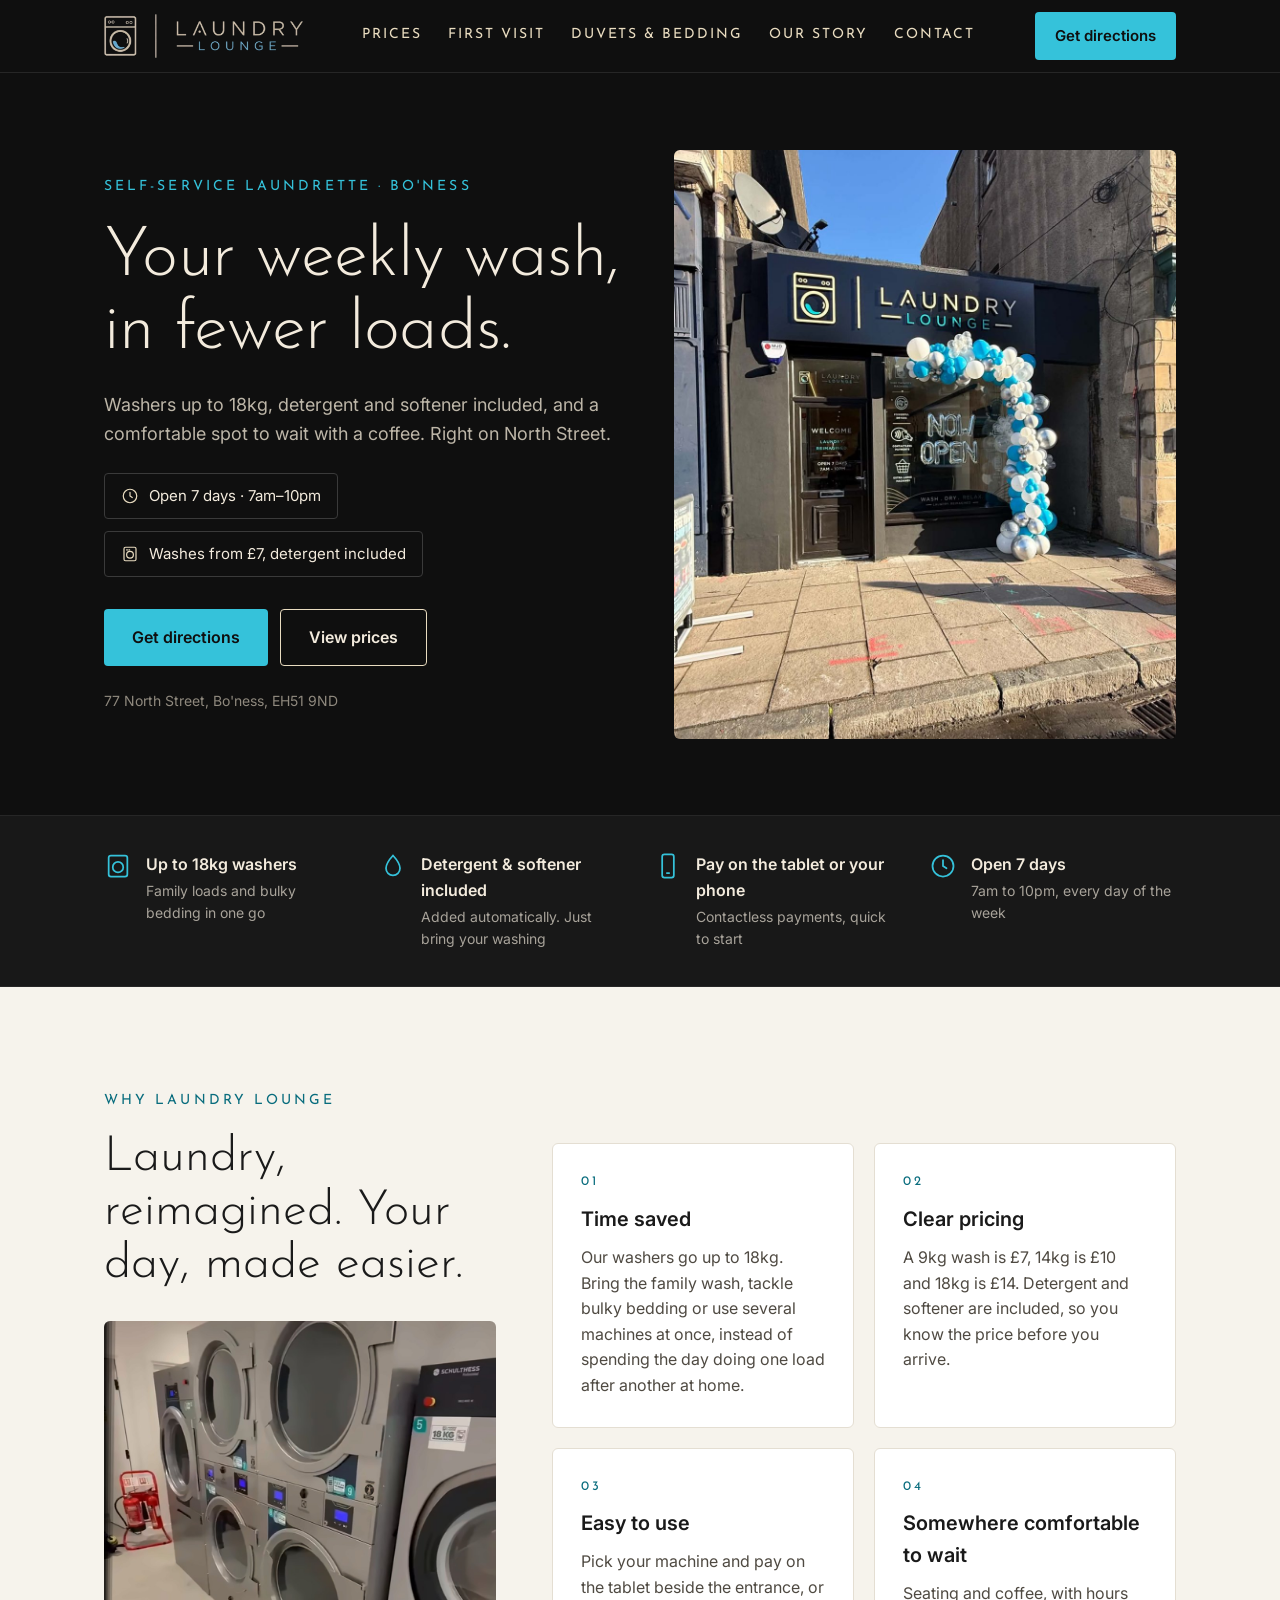
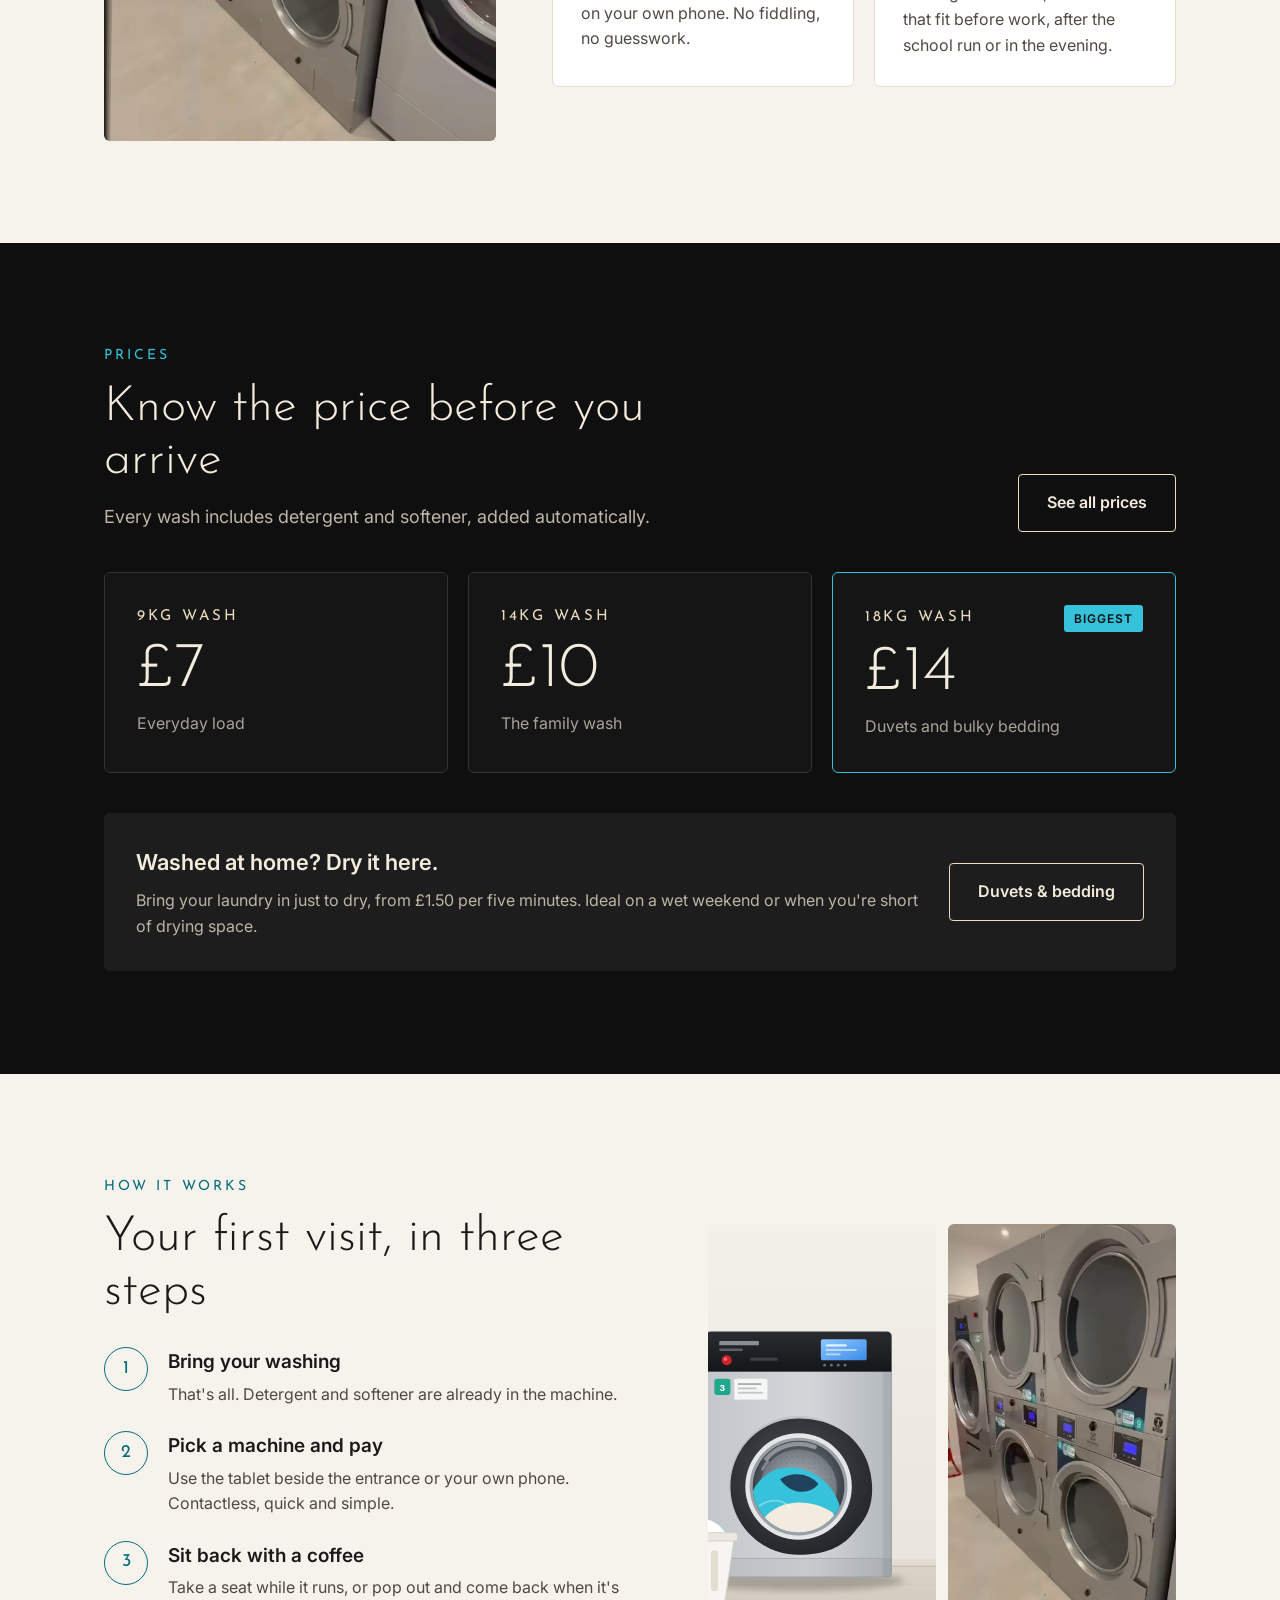
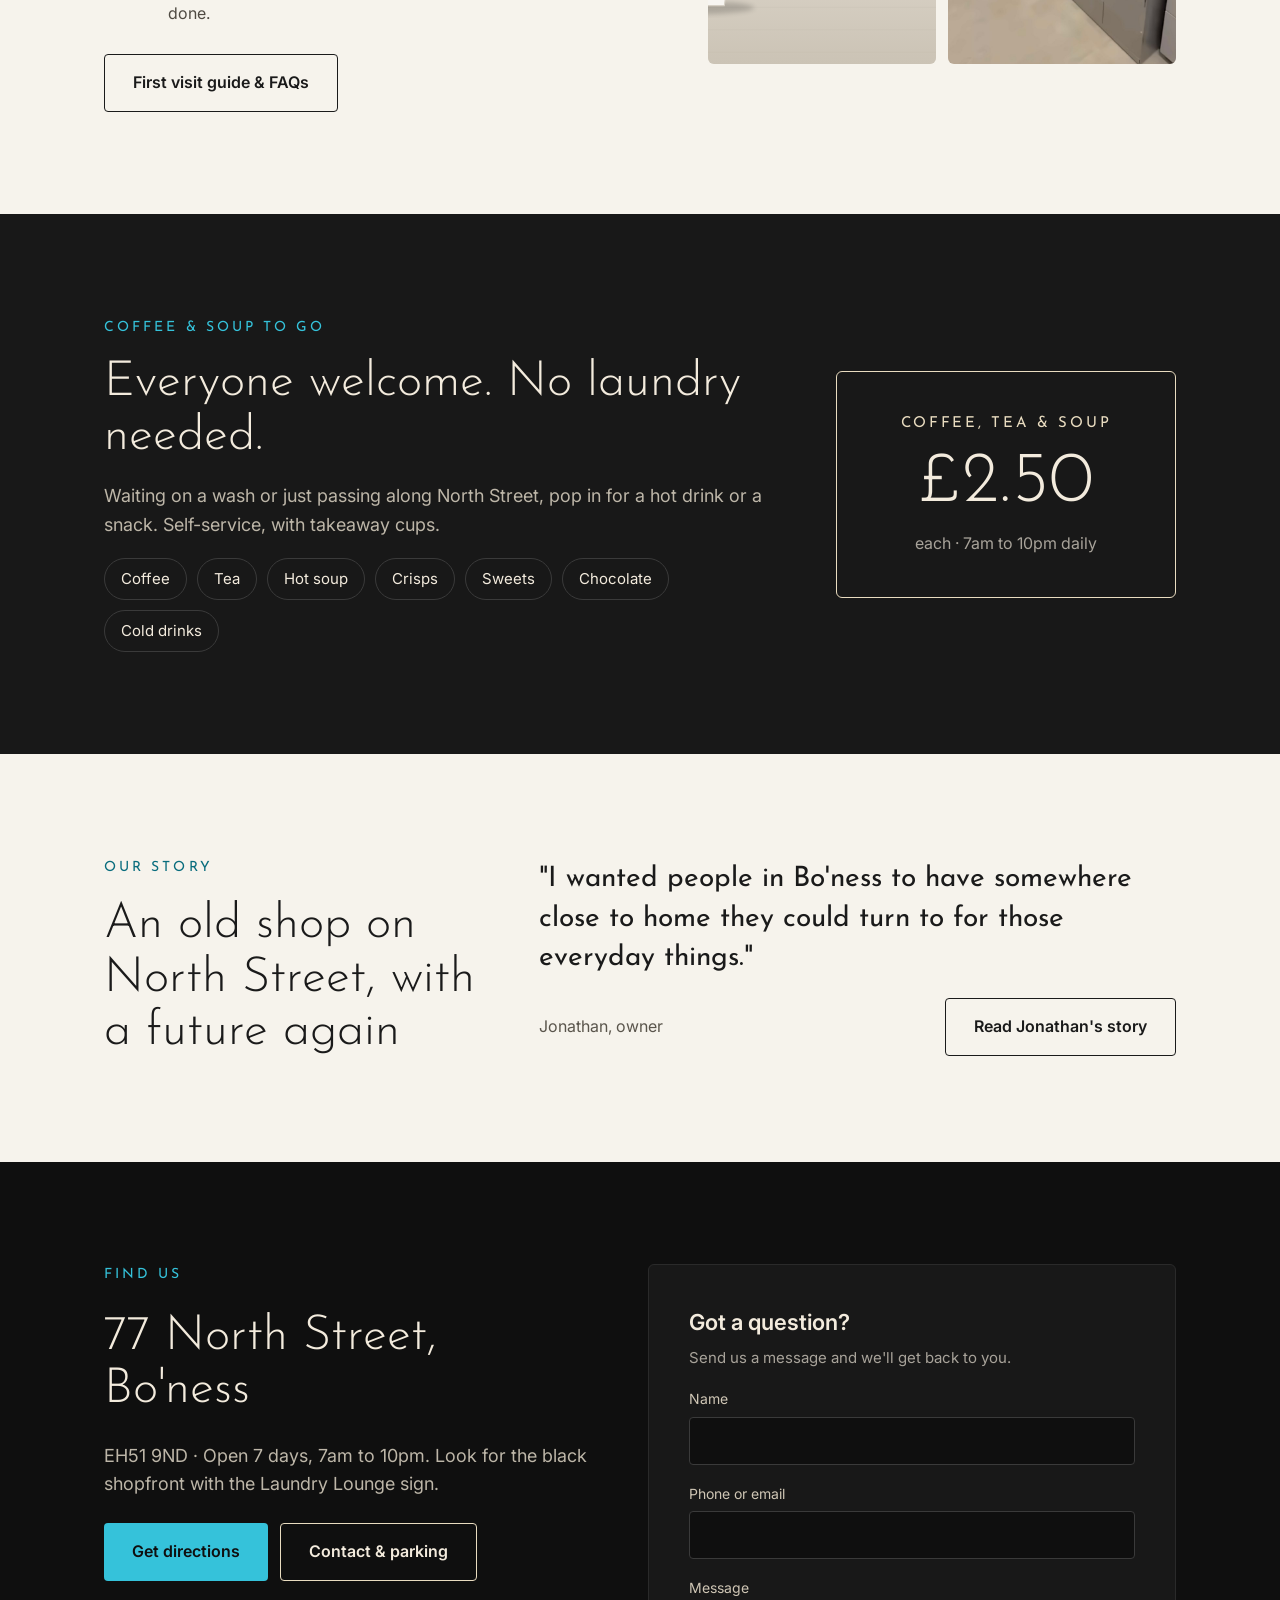
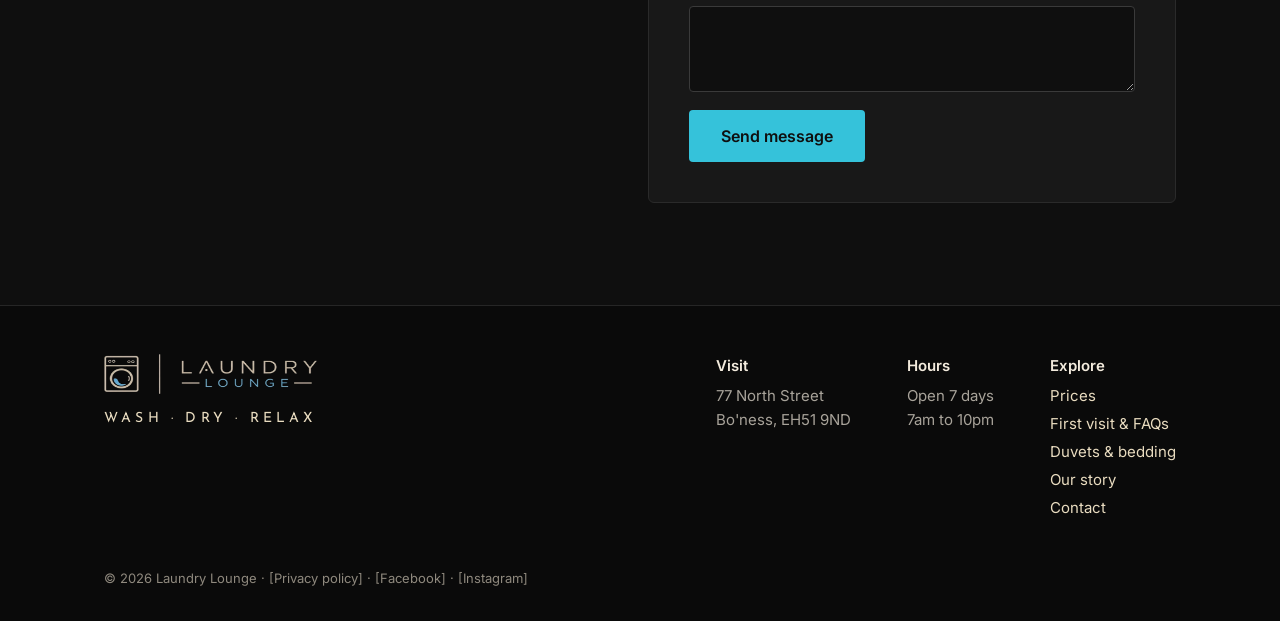
==== commit d0f51383: "Replace grainy video stills with enhanced photos and machine illustrations Co-Authored-By: Claude Op" ====
--- a/index.html
+++ b/index.html
@@ -181,7 +181,7 @@
 <a href="first-visit.html" style="align-self: flex-start; text-decoration: none; border: 1px solid #1A1A1A; color: #1A1A1A; padding: 15px 28px; border-radius: 4px; font-weight: 600">First visit guide &amp; FAQs</a>
 </div>
 <div style="flex: 1 1 380px; min-width: 0; display: grid; grid-template-columns: repeat(2, minmax(0, 1fr)); gap: 12px">
-<img src="images/washers-pair.jpg" alt="Two front-loading washers with touchscreen panels" style="width: 100%; height: 440px; object-fit: cover; border-radius: 6px; display: block">
+<img src="images/step-load.svg" alt="Illustration of one of our washers with a load inside and a laundry basket" style="width: 100%; height: 440px; object-fit: cover; object-position: 60% 50%; border-radius: 6px; display: block">
 <img src="images/dryers.jpg" alt="Stacked tumble dryers" style="width: 100%; height: 440px; object-fit: cover; border-radius: 6px; display: block">
 </div>
 </div>
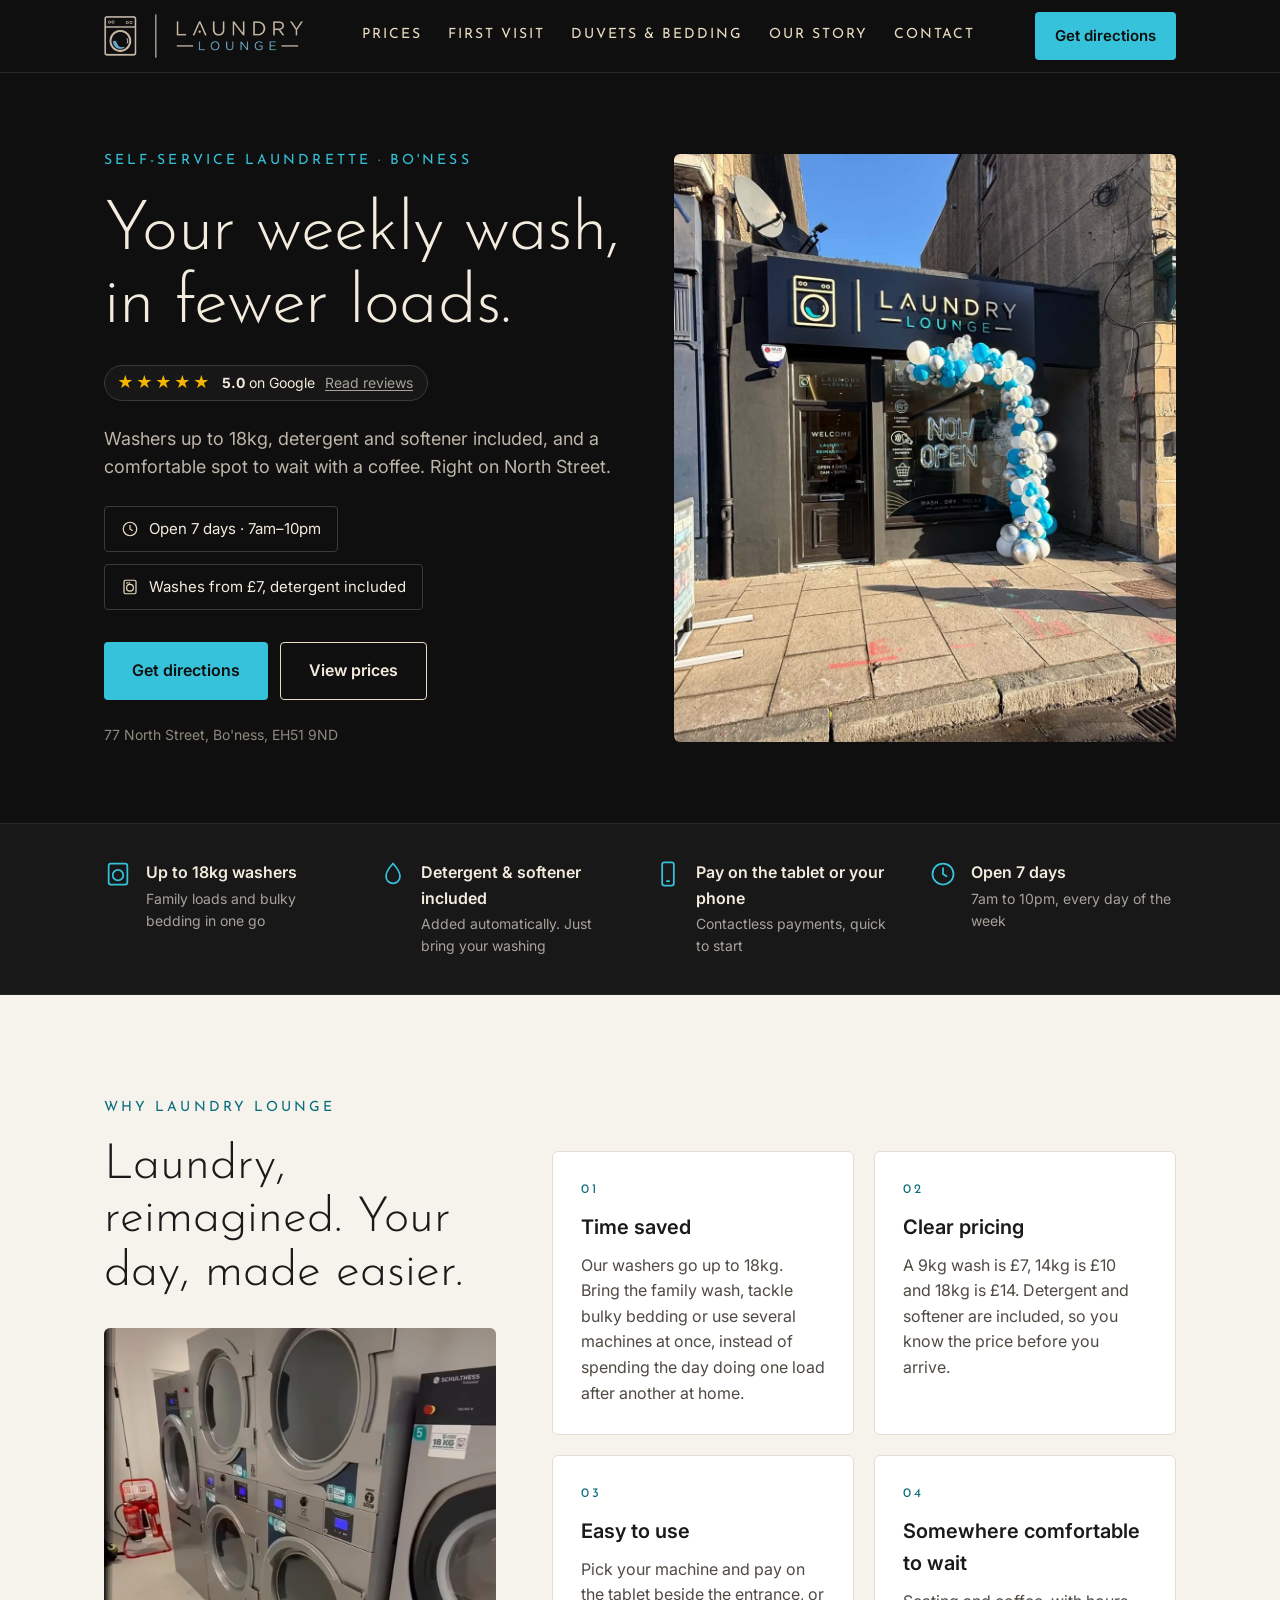
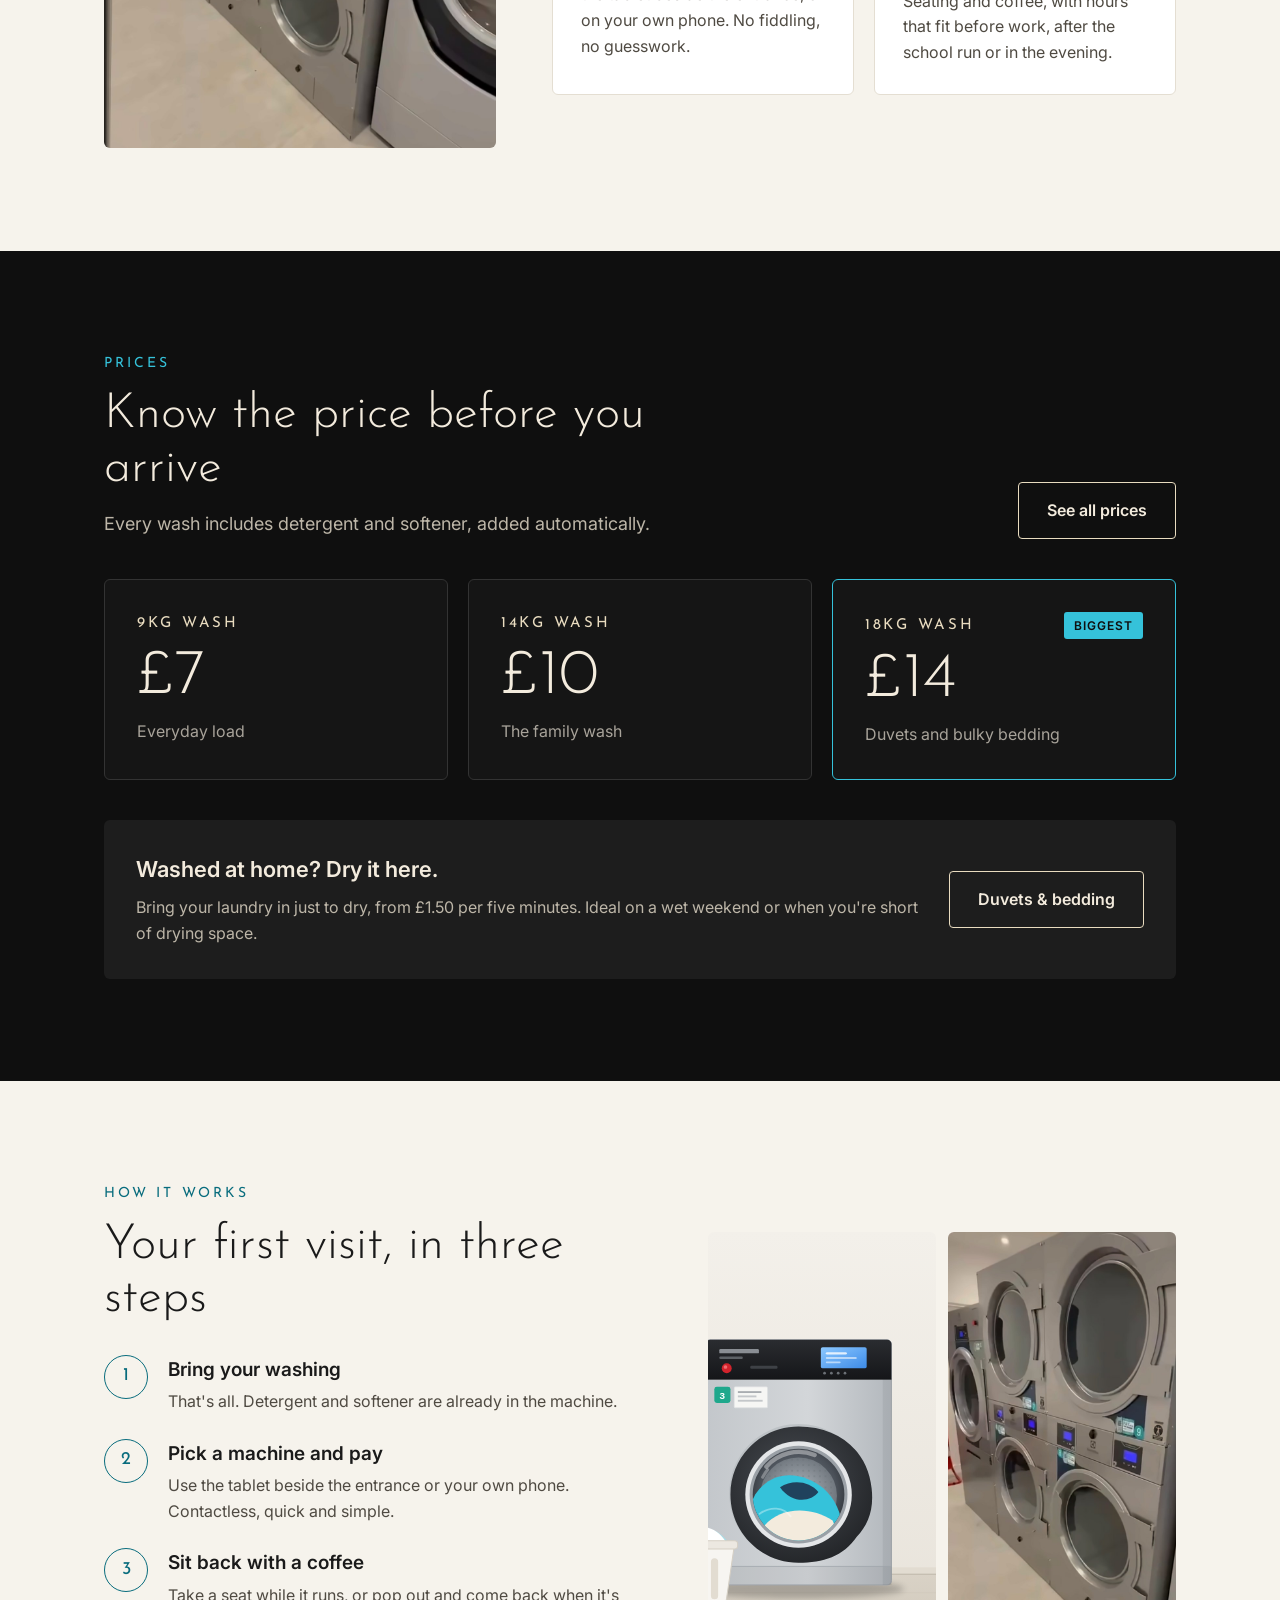
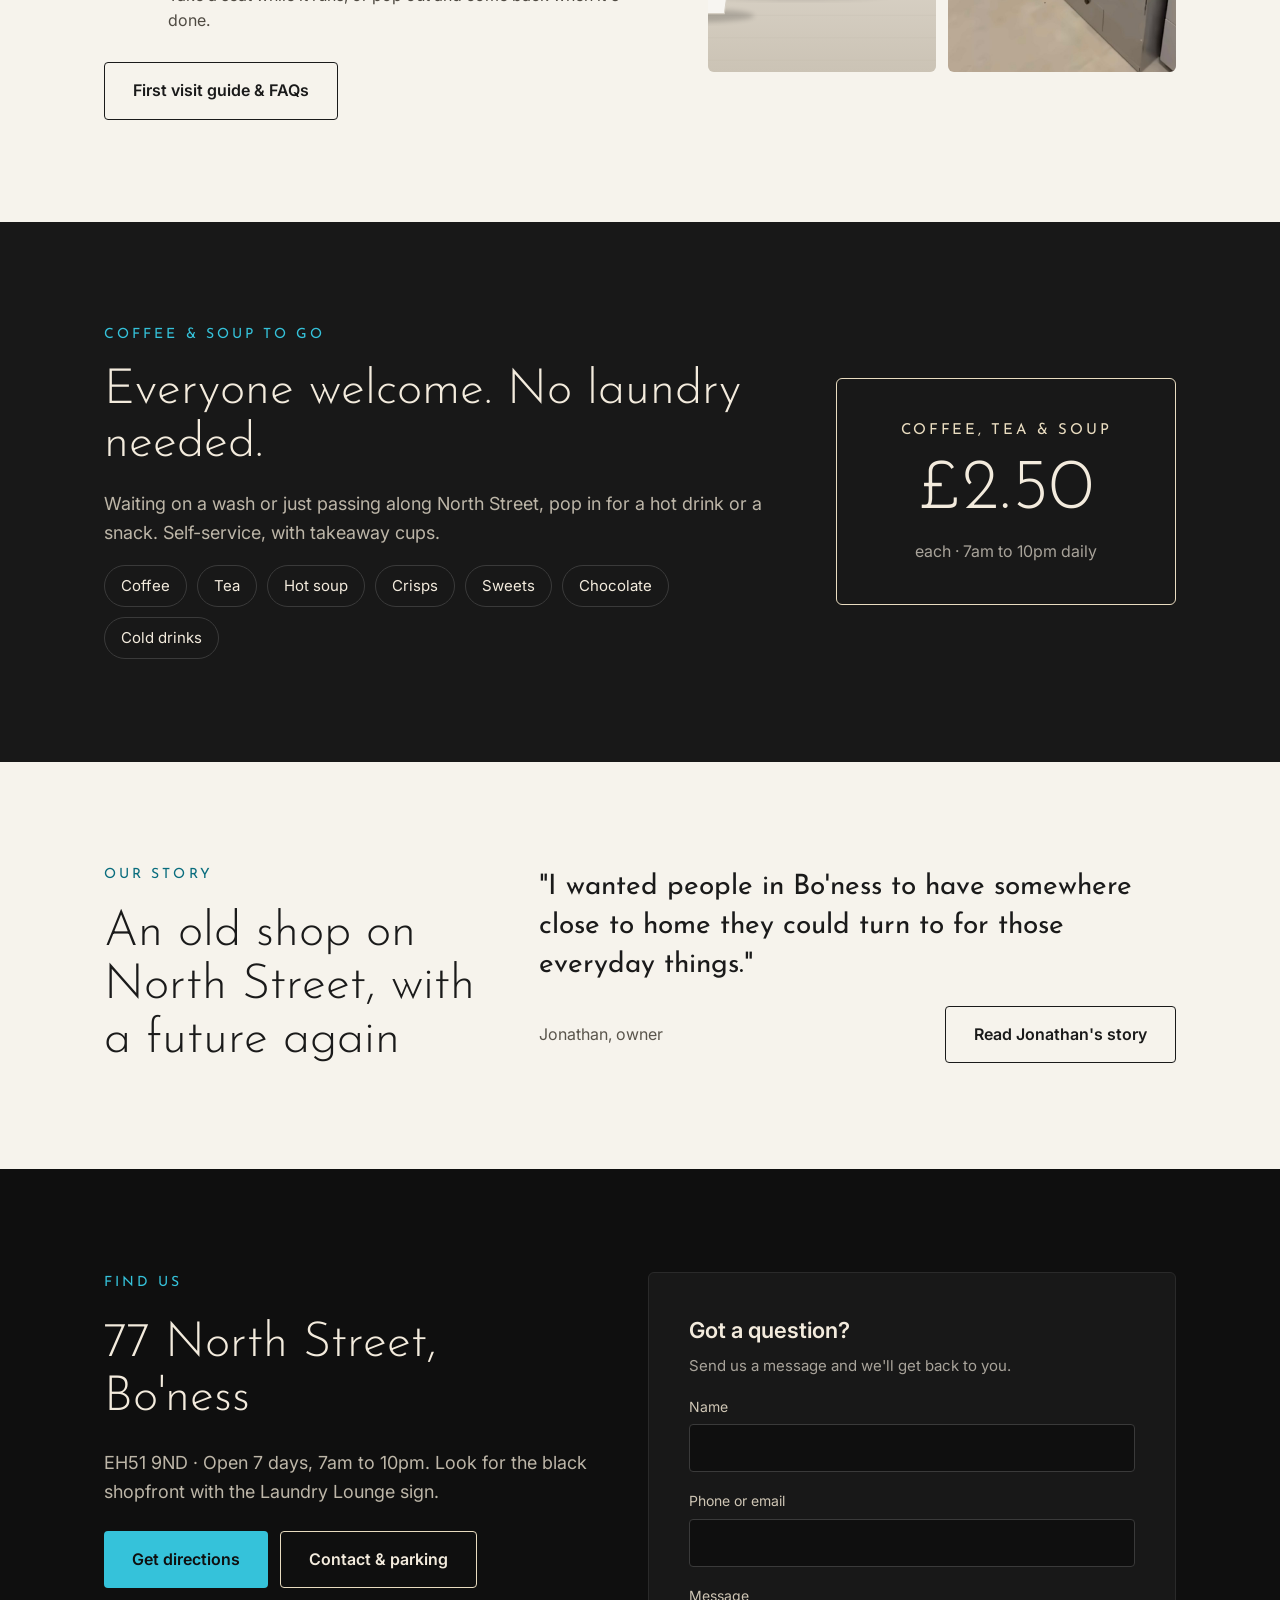
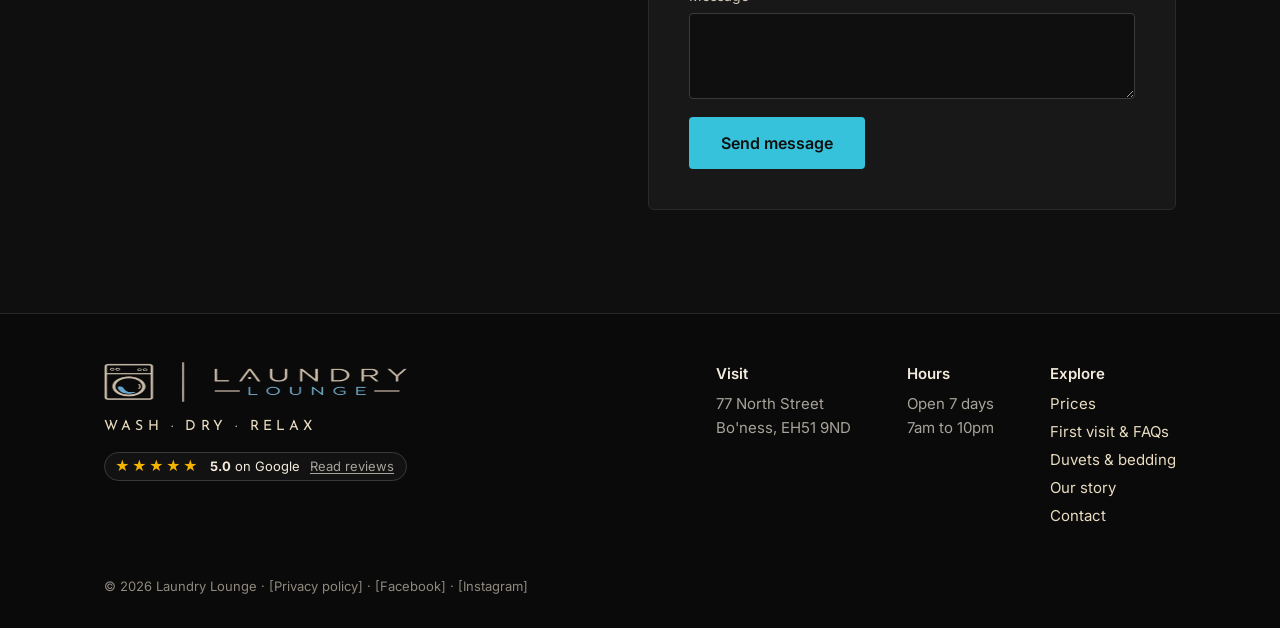
==== commit 089c1344: "Add 5.0 Google rating badge to home, prices, bedding heroes and footer Co-Authored-By: Claude Opus 5" ====
--- a/index.html
+++ b/index.html
@@ -41,6 +41,7 @@
 <div class="hero-text" style="flex: 1 1 440px; min-width: 0; display: flex; flex-direction: column; gap: 24px">
 <p class="h-eyebrow" style="margin: 0; font-family: 'Josefin Sans', sans-serif; font-size: 14px; letter-spacing: 0.22em; text-transform: uppercase; color: #35C2DA">Self-service laundrette · Bo'ness</p>
 <h1 class="h-title" style="margin: 0; font-family: 'Josefin Sans', sans-serif; font-weight: 300; font-size: clamp(40px, 5.4vw, 74px); line-height: 1.05; letter-spacing: -0.01em; color: #F3EBDD">Your weekly wash, in fewer loads.</h1>
+<a class="rating-badge h-rating" href="https://www.google.com/maps/search/?api=1&amp;query=Laundry+Lounge+77+North+Street+Bo%27ness" target="_blank" rel="noopener" aria-label="Rated 5 out of 5 on Google. Read our reviews"><span class="rb-stars" aria-hidden="true">★★★★★</span><span class="rb-text"><strong>5.0</strong> on Google</span><span class="rb-more">Read reviews</span></a>
 <p class="h-sub" style="margin: 0; font-size: 18px; color: #BDB6A8; max-width: 520px">Washers up to 18kg, detergent and softener included, and a comfortable spot to wait with a coffee. Right on North Street.</p>
 <div class="h-chips" style="display: flex; flex-wrap: wrap; gap: 12px">
 <div style="display: flex; align-items: center; gap: 10px; border: 1px solid #3A3A3A; border-radius: 4px; padding: 10px 16px; font-size: 15px">
@@ -265,6 +266,7 @@
 <div style="display: flex; flex-direction: column; gap: 14px">
 <img src="images/logo.png" alt="Laundry Lounge" style="height: 40px; width: auto; display: block">
 <p style="margin: 0; font-family: 'Josefin Sans', sans-serif; letter-spacing: 0.3em; font-size: 14px; color: #E9DCC0">WASH · DRY · RELAX</p>
+<a class="rating-badge rb-small" href="https://www.google.com/maps/search/?api=1&amp;query=Laundry+Lounge+77+North+Street+Bo%27ness" target="_blank" rel="noopener" aria-label="Rated 5 out of 5 on Google. Read our reviews"><span class="rb-stars" aria-hidden="true">★★★★★</span><span class="rb-text"><strong>5.0</strong> on Google</span><span class="rb-more">Read reviews</span></a>
 </div>
 <div style="display: flex; flex-wrap: wrap; gap: 32px 56px; font-size: 15px; color: #A8A39A">
 <div><p style="margin: 0 0 6px; color: #F3EBDD; font-weight: 600">Visit</p><p style="margin: 0">77 North Street<br>Bo'ness, EH51 9ND</p></div>
--- a/assets/site.css
+++ b/assets/site.css
@@ -59,3 +59,22 @@
   .h-ctas{display:none !important} /* same two buttons live in the sticky bar */
   .h-addr{order:6}
 }
+
+/* ---------- Google rating badge ---------- */
+.rating-badge{display:inline-flex;align-items:center;gap:10px;align-self:flex-start;text-decoration:none;
+  border:1px solid #3A3A3A;border-radius:999px;padding:7px 14px 7px 12px;font-family:Inter,system-ui,sans-serif;font-size:14px;line-height:1.2;color:#F3EBDD !important;background:rgba(255,255,255,.03)}
+.rating-badge:hover{border-color:#E9DCC0}
+.rb-stars{color:#F4B400;letter-spacing:2px;font-size:16px}
+.rb-text strong{font-weight:700}
+.rb-more{color:#A8A39A;text-decoration:underline;text-underline-offset:2px}
+.rating-badge.rb-light{border-color:#D9D2C4;background:#FFFFFF;color:#1A1A1A !important}
+.rating-badge.rb-light .rb-more{color:#5A554C}
+.rating-badge.rb-small{font-size:13px;padding:5px 12px 5px 10px}
+.rating-badge.rb-small .rb-stars{font-size:14px}
+@media (max-width: 760px){
+  .h-rating{order:4}
+  .hero .h-chips{order:5}
+  .hero .h-sub{order:6}
+  .hero .h-addr{order:7}
+  .rb-more{display:none}
+}
